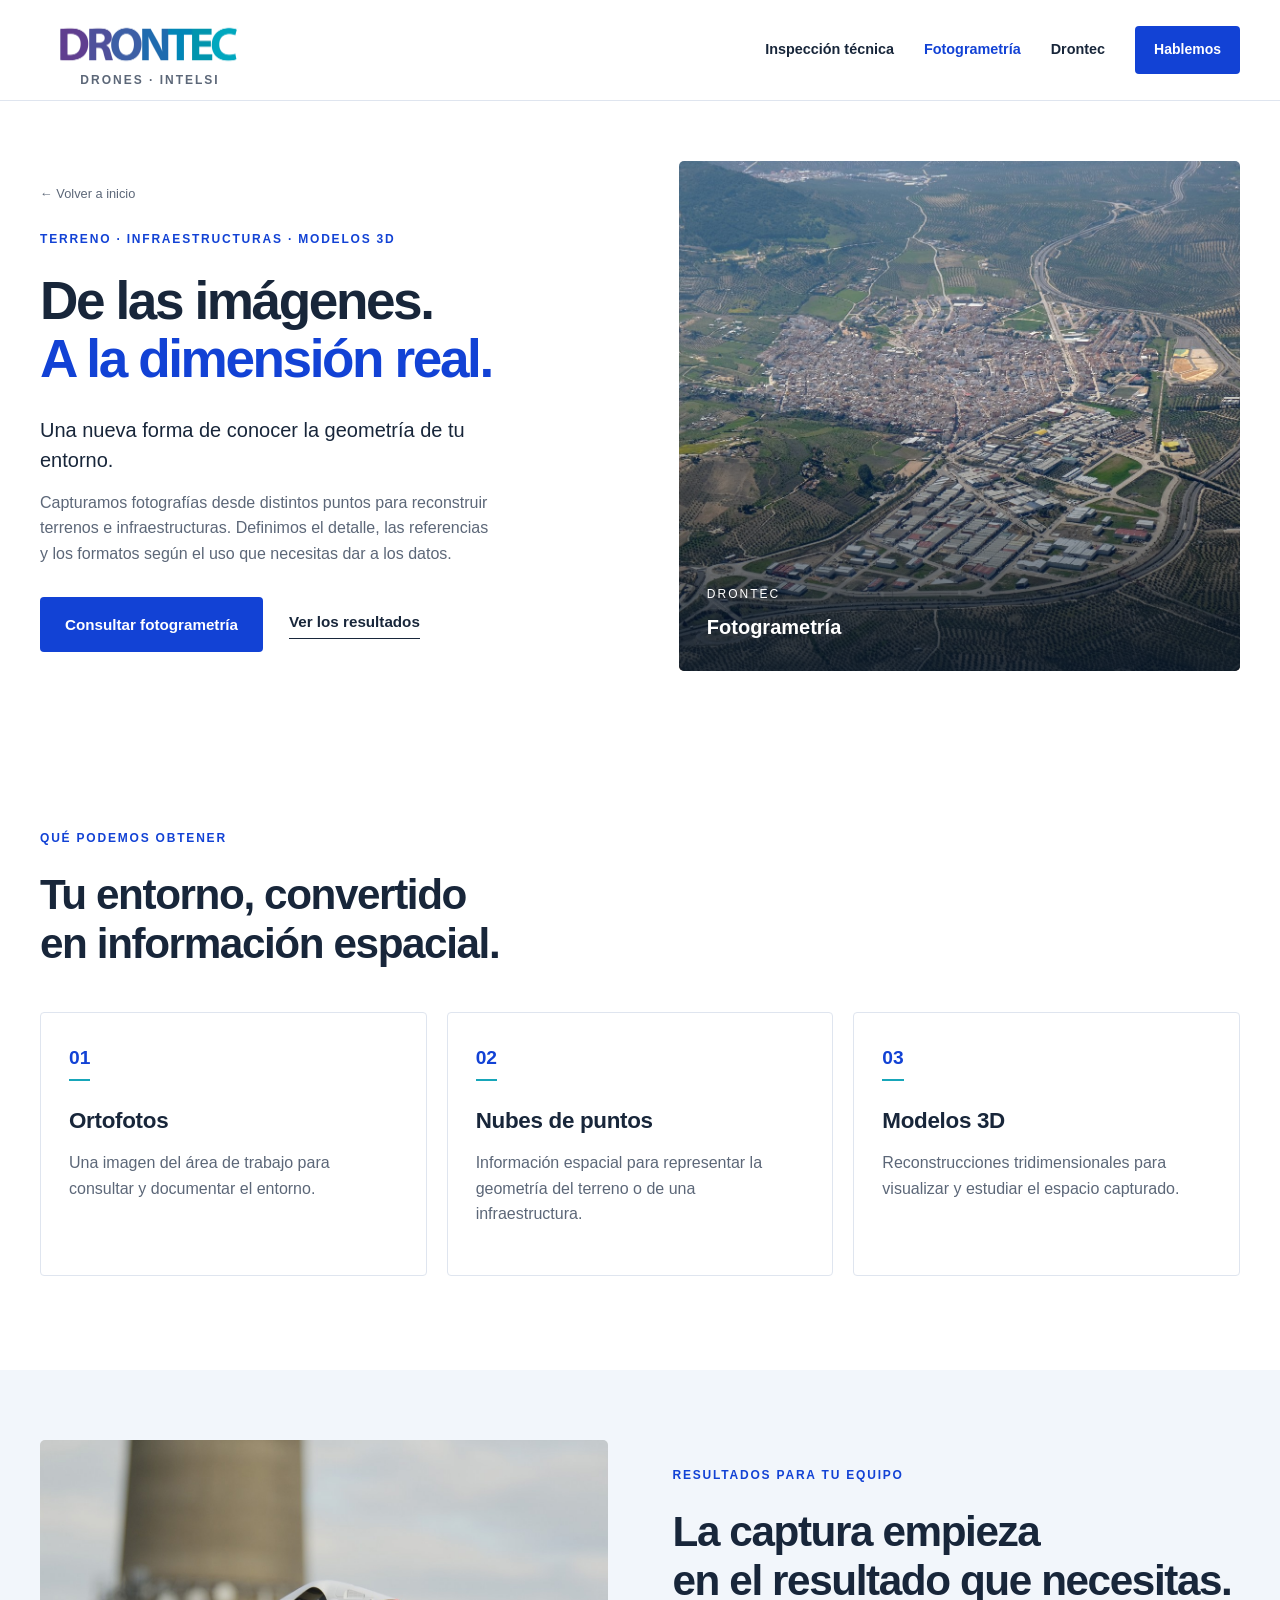
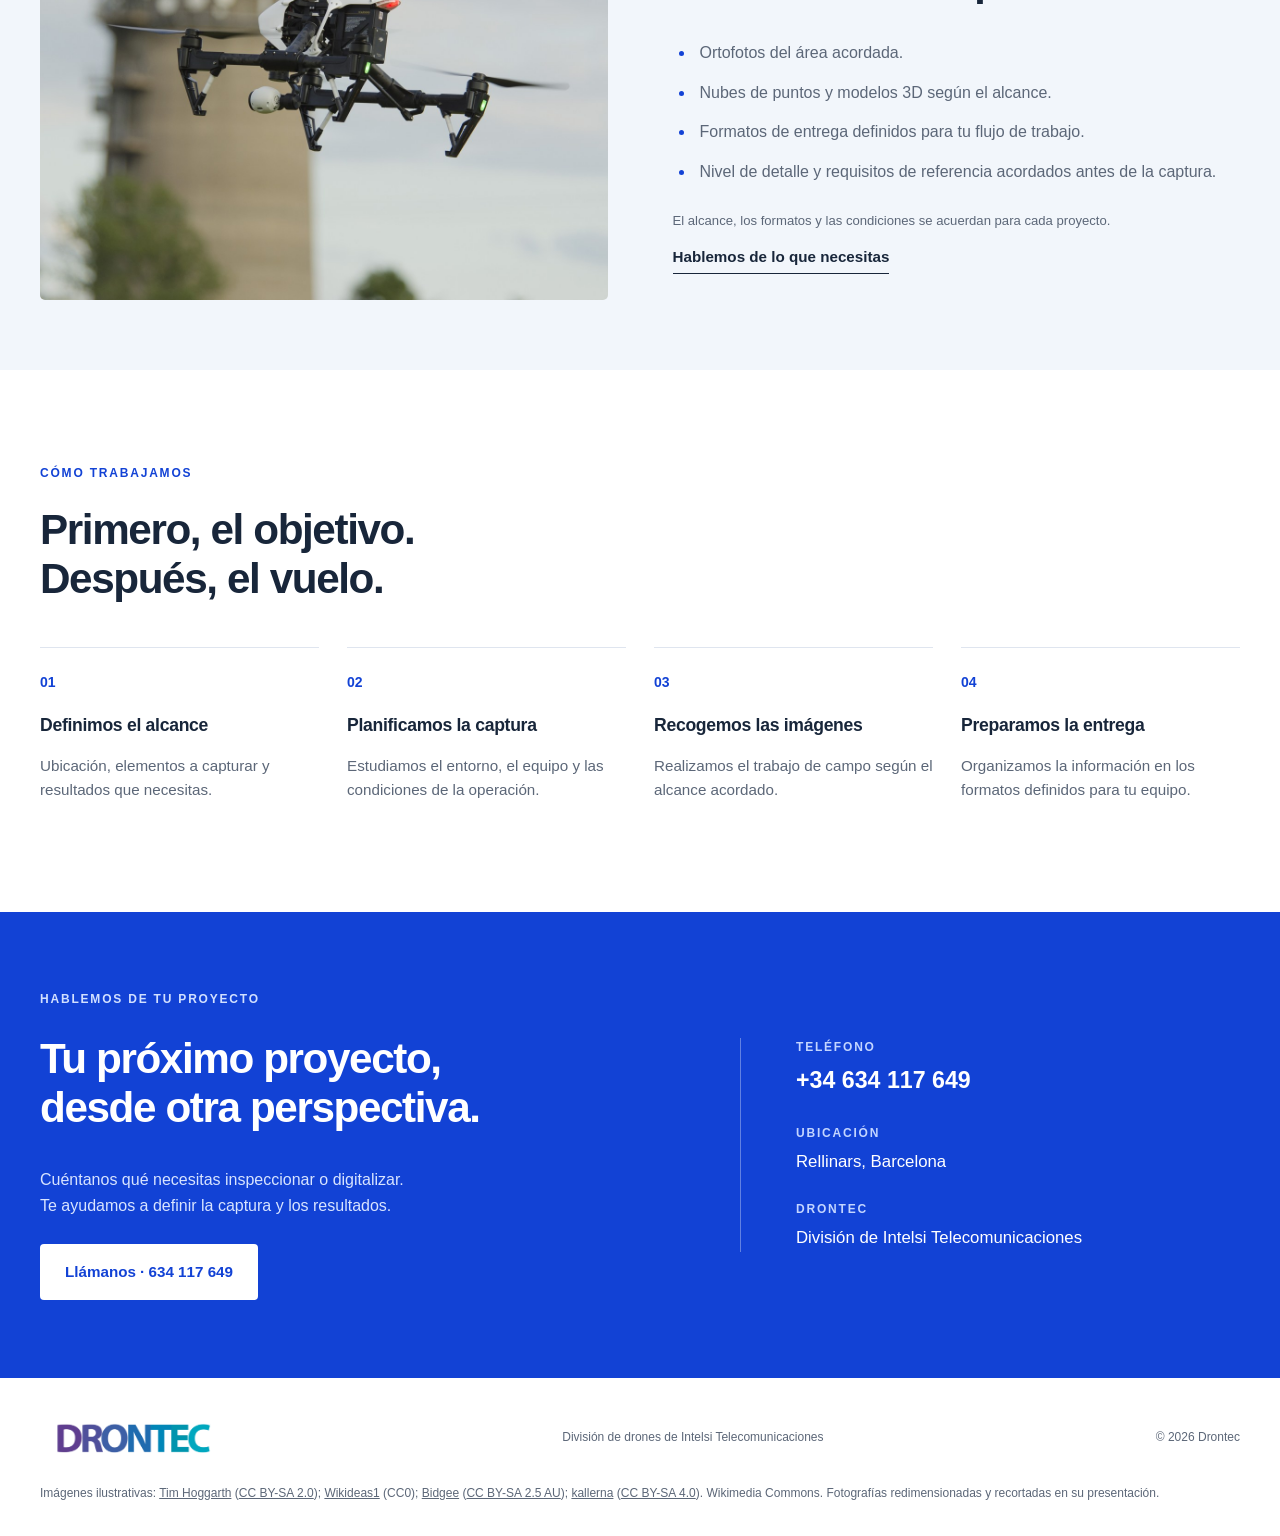
==== web/fotogrametria.html @ 8e5328f8 "Add files via upload" ====
<!doctype html>
<html lang="es">
<head>
  <meta charset="utf-8">
  <meta name="viewport" content="width=device-width, initial-scale=1">
  <title>Fotogrametría con drones | Drontec</title>
  <meta name="description" content="Fotogrametría con drones para obtener ortofotos, nubes de puntos y modelos 3D de terrenos e infraestructuras.">
  <meta name="theme-color" content="#1242d5">
  <link rel="canonical" href="https://drontec.es/fotogrametria.html">
  <link rel="icon" type="image/svg+xml" href="data:image/svg+xml,%3Csvg xmlns='http://www.w3.org/2000/svg' viewBox='0 0 64 64'%3E%3Crect width='64' height='64' rx='12' fill='%231242d5'/%3E%3Ctext x='32' y='46' text-anchor='middle' font-family='Arial' font-size='43' font-weight='700' fill='white'%3ED%3C/text%3E%3C/svg%3E">
  <link rel="stylesheet" href="styles.css">
  <script src="app.js" defer></script>
</head>
<body><a class="skip-link" href="#contenido">Ir al contenido</a>
<header class="header"><div class="wrap header-inner"><a href="index.html" class="brand" aria-label="Drontec, inicio"><img src="assets/logo-drontec.webp" alt="Drontec" width="880" height="353"><small>DRONES · INTELSI</small></a><button class="menu-toggle" aria-expanded="false" aria-controls="navigation">Menú <span aria-hidden="true">☰</span></button><nav id="navigation" aria-label="Navegación principal"><a href="inspeccion-tecnica.html">Inspección técnica</a><a href="fotogrametria.html">Fotogrametría</a><a href="index.html#nosotros">Drontec</a><a class="button button-small" href="#contacto">Hablemos</a></nav></div></header><main id="contenido"><section class="hero wrap service-hero"><div class="hero-copy"><a class="back-link" href="index.html">← Volver a inicio</a><p class="eyebrow">TERRENO · INFRAESTRUCTURAS · MODELOS 3D</p><h1>De las imágenes.<br><span>A la dimensión real.</span></h1><p class="hero-lead">Una nueva forma de conocer la geometría de tu entorno.</p><p class="hero-description">Capturamos fotografías desde distintos puntos para reconstruir terrenos e infraestructuras. Definimos el detalle, las referencias y los formatos según el uso que necesitas dar a los datos.</p><div class="hero-actions"><a class="button" href="#contacto">Consultar fotogrametría</a><a class="text-link" href="#resultados">Ver los resultados</a></div></div><div class="hero-visual"><img src="assets/terreno.jpg" alt="Vista aérea de un núcleo urbano y su entorno" fetchpriority="high"><div class="image-caption"><span>DRONTEC</span><strong>Fotogrametría</strong></div></div></section><section class="section wrap"><div class="section-heading"><div><p class="eyebrow">QUÉ PODEMOS OBTENER</p><h2>Tu entorno, convertido<br>en información espacial.</h2></div></div><div class="service-grid"><article class="service-card"><span class="service-number">01</span><h3>Ortofotos</h3><p>Una imagen del área de trabajo para consultar y documentar el entorno.</p></article><article class="service-card"><span class="service-number">02</span><h3>Nubes de puntos</h3><p>Información espacial para representar la geometría del terreno o de una infraestructura.</p></article><article class="service-card"><span class="service-number">03</span><h3>Modelos 3D</h3><p>Reconstrucciones tridimensionales para visualizar y estudiar el espacio capturado.</p></article></div></section><section id="resultados" class="results-section"><div class="wrap results-layout"><img src="assets/portada.jpg" alt="Dron profesional empleado en captura aérea" loading="lazy"><div><p class="eyebrow">RESULTADOS PARA TU EQUIPO</p><h2>La captura empieza<br>en el resultado que necesitas.</h2><ul class="deliverables"><li>Ortofotos del área acordada.</li><li>Nubes de puntos y modelos 3D según el alcance.</li><li>Formatos de entrega definidos para tu flujo de trabajo.</li><li>Nivel de detalle y requisitos de referencia acordados antes de la captura.</li></ul><p class="scope-note">El alcance, los formatos y las condiciones se acuerdan para cada proyecto.</p><a class="text-link" href="#contacto">Hablemos de lo que necesitas</a></div></div></section><section class="section wrap"><div class="section-heading"><div><p class="eyebrow">CÓMO TRABAJAMOS</p><h2>Primero, el objetivo.<br>Después, el vuelo.</h2></div></div><div class="steps"><article><span>01</span><h3>Definimos el alcance</h3><p>Ubicación, elementos a capturar y resultados que necesitas.</p></article><article><span>02</span><h3>Planificamos la captura</h3><p>Estudiamos el entorno, el equipo y las condiciones de la operación.</p></article><article><span>03</span><h3>Recogemos las imágenes</h3><p>Realizamos el trabajo de campo según el alcance acordado.</p></article><article><span>04</span><h3>Preparamos la entrega</h3><p>Organizamos la información en los formatos definidos para tu equipo.</p></article></div></section><section id="contacto" class="contact-section"><div class="wrap contact-layout"><div><p class="eyebrow">HABLEMOS DE TU PROYECTO</p><h2>Tu próximo proyecto,<br>desde otra perspectiva.</h2><p>Cuéntanos qué necesitas inspeccionar o digitalizar.<br>Te ayudamos a definir la captura y los resultados.</p><a class="button button-white" href="tel:+34634117649">Llámanos · 634 117 649</a></div><div class="contact-details"><div><span>TELÉFONO</span><a href="tel:+34634117649">+34 634 117 649</a></div><div><span>UBICACIÓN</span><p>Rellinars, Barcelona</p></div><div><span>DRONTEC</span><p>División de Intelsi Telecomunicaciones</p></div></div></div></section></main><footer><div class="wrap footer-inner"><a href="index.html" class="brand"><img src="assets/logo-drontec.webp" alt="Drontec" width="880" height="353"></a><p>División de drones de Intelsi Telecomunicaciones</p><span>© <span id="year">2026</span> Drontec</span></div><div class="wrap photo-credit">Imágenes ilustrativas: <a href="https://commons.wikimedia.org/wiki/File:DJI_Inspire_(20639952511).jpg" target="_blank" rel="noopener">Tim Hoggarth</a> (<a href="https://creativecommons.org/licenses/by-sa/2.0/" target="_blank" rel="noopener">CC BY-SA 2.0</a>); <a href="https://commons.wikimedia.org/wiki/File:Cell_tower_aerial.jpg" target="_blank" rel="noopener">Wikideas1</a> (CC0); <a href="https://commons.wikimedia.org/wiki/File:Parabolic_antennas_on_a_telecommunications_tower_on_Willans_Hill.jpg" target="_blank" rel="noopener">Bidgee</a> (<a href="https://creativecommons.org/licenses/by-sa/2.5/au/" target="_blank" rel="noopener">CC BY-SA 2.5 AU</a>); <a href="https://commons.wikimedia.org/wiki/File:Torredelcampo_aerial.jpg" target="_blank" rel="noopener">kallerna</a> (<a href="https://creativecommons.org/licenses/by-sa/4.0/">CC BY-SA 4.0</a>). Wikimedia Commons. Fotografías redimensionadas y recortadas en su presentación.</div></footer></body></html>
---- web/styles.css ----
:root{--blue:#1242d5;--navy:#13213a;--ink:#18263a;--muted:#5c6778;--line:#dfe5ef;--pale:#f2f6fb;--cyan:#17a6b9;--max:1220px;font-family:Arial,Helvetica,sans-serif;color:var(--ink);font-size:16px}*{box-sizing:border-box}html{scroll-behavior:smooth;scroll-padding-top:110px}body{margin:0;background:#fff;line-height:1.6}a{color:inherit;text-decoration:none}button{font:inherit;cursor:pointer}img{display:block;max-width:100%;object-fit:cover}p,h1,h2,h3{margin-top:0}button,a,summary{ -webkit-tap-highlight-color:transparent}a:focus-visible,button:focus-visible,summary:focus-visible{outline:3px solid var(--cyan);outline-offset:5px}.wrap{width:min(var(--max),calc(100% - 80px));margin:auto}.header{background:#fff;border-bottom:1px solid var(--line);position:sticky;top:0;z-index:10}.header-inner{display:flex;align-items:center;justify-content:space-between;min-height:100px;gap:32px}.brand{font-size:1.75rem;font-weight:900;letter-spacing:-1px;line-height:1;white-space:nowrap}.brand-mark{color:var(--blue)}.brand small{display:block;font-size:.65rem;letter-spacing:2.5px;margin-top:9px;font-weight:600;color:var(--muted)}nav{display:flex;align-items:center;gap:30px;font-size:.9rem;font-weight:600}nav>a:not(.button):hover,.text-link:hover{color:var(--blue)}.button{background:var(--blue);color:white;font-size:.95rem;font-weight:700;display:inline-flex;align-items:center;justify-content:center;padding:16px 24px;border:1px solid transparent;border-radius:4px;transition:background .2s,transform .2s;text-align:center;line-height:1.4;min-height:48px}.button:hover{background:#092eaa;transform:translateY(-2px)}.button-small{padding:12px 18px;font-size:.875rem}.menu-toggle{display:none}.hero{display:grid;grid-template-columns:1.06fr 1fr;gap:44px;align-items:center;padding-top:60px;padding-bottom:64px;min-height:620px}.eyebrow{color:var(--blue);font-size:.75rem;letter-spacing:1.8px;font-weight:700;margin-bottom:23px;line-height:1.6}h1{font-size:clamp(2.5rem,4.15vw,3.7rem);font-weight:750;line-height:1.1;letter-spacing:-2.4px;margin-bottom:26px}h1 span{color:var(--blue)}.hero-lead{font-size:1.25rem;line-height:1.5;max-width:440px;margin-bottom:15px}.hero-description{max-width:450px;color:var(--muted);margin-bottom:30px}.hero-actions{display:flex;align-items:center;gap:26px;flex-wrap:wrap}.text-link{font-size:.95rem;font-weight:700;border-bottom:1px solid var(--ink);padding-bottom:4px;display:inline-block}.hero-note{font-size:.8rem;line-height:1.5;margin-top:35px;color:var(--muted);display:flex;align-items:center;gap:10px;flex-wrap:wrap}.hero-note strong{font-weight:600;color:var(--ink)}.note-line{height:20px;width:3px;background:var(--cyan)}.hero-visual{height:474px;position:relative;overflow:hidden;border-radius:5px;background:var(--pale)}.hero-visual>img{height:100%;width:100%;object-position:center}.hero-visual:after{content:"";position:absolute;inset:45% 0 0;background:linear-gradient(transparent,rgba(8,24,42,.85));pointer-events:none}.image-caption{position:absolute;bottom:28px;left:28px;right:20px;z-index:1;color:white}.image-caption span{display:block;font-size:.75rem;letter-spacing:2px;margin-bottom:7px}.image-caption strong{font-size:1.25rem;font-weight:600}.image-tag{position:absolute;top:20px;left:20px;background:white;color:var(--ink);font-size:.7rem;letter-spacing:1.3px;font-weight:700;padding:8px 12px;border-radius:2px}.specialties{border-top:1px solid var(--line);border-bottom:1px solid var(--line);background:var(--pale)}.specialty-inner{display:flex;align-items:center;justify-content:space-between;gap:24px;padding-top:24px;padding-bottom:24px;font-size:.72rem;letter-spacing:1.2px;font-weight:700;color:#516175;flex-wrap:wrap}.section{padding-top:94px;padding-bottom:94px}.section-heading{display:flex;justify-content:space-between;align-items:flex-end;gap:65px;margin-bottom:44px}.section-heading h2{margin-bottom:0}.section-heading>p{max-width:380px;color:var(--muted);margin-bottom:5px}h2{font-size:clamp(2rem,3.3vw,2.9rem);line-height:1.15;letter-spacing:-1.4px;font-weight:700}h3{font-size:1.3rem;line-height:1.3;letter-spacing:-.3px}.service-grid{display:grid;grid-template-columns:repeat(3,1fr);gap:20px}.service-card{padding:30px 28px 22px;border:1px solid var(--line);border-radius:4px;display:flex;flex-direction:column;position:relative;transition:box-shadow .2s,border-color .2s}.service-card:hover{border-color:#9ab1ed;box-shadow:0 8px 24px #13213a0a}.service-number{font-size:1.2rem;color:var(--blue);font-weight:600;border-bottom:2px solid var(--cyan);align-self:flex-start;padding-bottom:5px;margin-bottom:25px}.service-type{font-size:.7rem;letter-spacing:1.1px;font-weight:700;color:var(--muted);margin-bottom:9px}.service-card h3{font-size:1.4rem;margin-bottom:15px}.service-card>p:not(.service-type){color:var(--muted);margin-bottom:26px}.service-bottom{margin-top:auto}.service-bottom>span{display:block;color:var(--muted);font-size:.75rem;margin-bottom:20px}.detail-button{display:flex;width:100%;justify-content:space-between;align-items:center;background:none;border:0;border-top:1px solid var(--line);padding:17px 0 0;color:var(--blue);font-weight:700;font-size:.875rem;text-align:left;min-height:46px}.detail-button>span{font-size:1.5rem;line-height:1}.insight-section{background:var(--pale);padding:78px 0}.insight-layout{display:grid;grid-template-columns:1fr 1fr;align-items:center;gap:80px}.insight-image{border-radius:4px;overflow:hidden;height:400px}.insight-image img{width:100%;height:100%}.insight-copy p:not(.eyebrow){color:var(--muted)}.output-list{display:flex;gap:9px;flex-wrap:wrap;margin:24px 0}.output-list span{border:1px solid #cbd8ec;border-radius:3px;font-size:.8rem;padding:7px 10px;color:var(--blue);background:white}.steps{display:grid;grid-template-columns:repeat(4,1fr);gap:28px}.steps article{border-top:1px solid var(--line);padding-top:23px}.steps span{display:block;color:var(--blue);font-size:.875rem;font-weight:700;margin-bottom:20px}.steps h3{font-size:1.1rem}.steps p{color:var(--muted);font-size:.95rem}.about-section{background:var(--navy);color:white;padding:76px 0}.about-layout{display:grid;grid-template-columns:1fr 1fr;gap:80px;align-items:center}.about-layout .eyebrow{color:#a2cbff}.about-layout p:not(.eyebrow){color:#c4cede}.about-layout .about-lead{font-size:1.4rem;line-height:1.5;color:white}.about-layout .text-link{border-color:#7d97c5;margin-top:4px}.about-layout .text-link:hover{color:#b5d8ff}.faq-section{display:grid;grid-template-columns:1fr 1.25fr;gap:80px}.faq-section h2{font-size:2.4rem}.faq-list details{border-bottom:1px solid var(--line)}.faq-list details:first-child{border-top:1px solid var(--line)}summary{cursor:pointer;display:flex;justify-content:space-between;align-items:center;gap:20px;list-style:none;font-weight:600;padding:23px 0;line-height:1.4;font-size:1rem}summary::-webkit-details-marker{display:none}summary:after{content:"+";font-size:1.5rem;color:var(--blue);font-weight:400}details[open] summary:after{content:"−"}.faq-list details>p{color:var(--muted);padding-right:20px;font-size:.95rem}.contact-section{background:var(--blue);color:white;padding:78px 0}.contact-layout{display:grid;grid-template-columns:1.2fr 1fr;gap:100px;align-items:center}.contact-layout .eyebrow{color:#d2e0ff}.contact-layout h2{font-size:clamp(2rem,3.3vw,2.8rem)}.contact-layout p{color:#d8e4ff;margin-bottom:26px}.button-white{background:white;color:var(--blue)}.button-white:hover{background:#e8f0ff}.contact-details{border-left:1px solid #ffffff55;padding-left:55px}.contact-details>div{margin-bottom:25px}.contact-details>div:last-child{margin-bottom:0}.contact-details span{display:block;font-size:.7rem;letter-spacing:1.8px;margin-bottom:5px;color:#c3d5ff;font-weight:600}.contact-details a{font-size:1.45rem;font-weight:600;overflow-wrap:anywhere}.contact-details a:hover{text-decoration:underline}.contact-details p{color:white;font-size:1.05rem;margin:0}footer{padding:34px 0}.footer-inner{display:flex;gap:24px;align-items:center;justify-content:space-between}.footer-inner .brand{font-size:1.3rem}.footer-inner p,.footer-inner>span{color:var(--muted);font-size:.75rem;margin:0}dialog{border:0;border-radius:6px;max-width:620px;width:calc(100% - 32px);padding:32px;color:var(--ink);max-height:calc(100dvh - 48px);overflow:auto;box-shadow:0 25px 80px #0004}dialog::backdrop{background:#0a1839a8;backdrop-filter:blur(3px)}.dialog-top{display:flex;justify-content:space-between;align-items:center;gap:15px;margin-bottom:16px}.dialog-top .eyebrow{margin:0}.dialog-close{border:1px solid var(--line);background:white;border-radius:3px;width:44px;height:44px;color:var(--ink)}dialog h2{font-size:2.1rem;margin-bottom:18px}dialog h3{font-size:1.05rem;margin-top:24px}dialog>p,dialog li{color:var(--muted)}dialog ul{padding-left:22px}dialog li{margin-bottom:9px}.dialog-note{font-size:.875rem;background:var(--pale);padding:14px;border-radius:3px;margin:24px 0}body.modal-open{overflow:hidden}.skip-link{position:fixed;z-index:99;top:-80px;left:20px;padding:10px;background:white;border:2px solid var(--blue)}.skip-link:focus{top:10px}@media(min-width:1500px){h1{font-size:3.7rem}}@media(max-width:1080px){.wrap{width:calc(100% - 48px)}nav{gap:18px;font-size:.85rem}.header-inner{gap:20px}.hero{gap:28px}.hero h1{font-size:2.8rem;letter-spacing:-1.6px}.hero-actions{gap:18px}.hero-visual{height:450px}.insight-layout,.about-layout{gap:44px}.contact-layout{gap:50px}.service-card{padding:25px 22px}.faq-section{gap:45px}.contact-details{padding-left:35px}}@media(max-width:800px){.header-inner{min-height:84px}.menu-toggle{display:flex;gap:12px;align-items:center;background:white;border:1px solid var(--line);border-radius:3px;padding:9px 12px;font-size:.9rem;font-weight:600;min-height:44px}nav{display:none;position:absolute;top:84px;left:0;right:0;padding:24px;background:white;border-bottom:1px solid var(--line);box-shadow:0 10px 12px #13213a08;align-items:stretch}nav.open{display:flex;flex-direction:column;gap:0}nav>a{padding:14px 0}nav .button{margin-top:12px;padding:14px}.hero{grid-template-columns:1fr;min-height:0;padding-top:45px;padding-bottom:42px;gap:35px}.hero h1{font-size:clamp(2.6rem,7vw,3.6rem)}.hero-lead,.hero-description{max-width:580px}.hero-visual{height:420px}.hero-note{margin-top:25px}.specialty-inner{justify-content:flex-start;gap:14px 26px;font-size:.7rem}.section{padding-top:65px;padding-bottom:65px}.section-heading{gap:30px;margin-bottom:30px;align-items:flex-start}.section-heading>p{max-width:290px}.service-grid{grid-template-columns:repeat(2,1fr)}.insight-layout{grid-template-columns:1fr;gap:32px}.insight-image{height:360px}.insight-section{padding:55px 0}.steps{grid-template-columns:repeat(2,1fr);gap:26px 35px}.about-layout{gap:35px;grid-template-columns:1fr}.about-section{padding:60px 0}.about-layout h2{margin-bottom:0}.faq-section{grid-template-columns:1fr;gap:20px}.faq-section h2{font-size:2.1rem}.contact-layout{grid-template-columns:1fr;gap:40px}.contact-section{padding:60px 0}.contact-details{border-left:0;border-top:1px solid #ffffff55;padding:30px 0 0;display:flex;flex-wrap:wrap;gap:25px 45px}.contact-details>div{margin:0}.contact-details a{font-size:1.25rem}.footer-inner{flex-wrap:wrap;gap:18px}.footer-inner p{order:3;width:100%}}@media(max-width:520px){.wrap{width:calc(100% - 40px)}.brand{font-size:1.55rem}.brand small{font-size:.6rem;letter-spacing:2px}.hero{padding-top:36px}.eyebrow{font-size:.7rem;letter-spacing:1.3px;margin-bottom:17px}.hero h1{font-size:2.65rem;letter-spacing:-1.5px;line-height:1.12}.hero-lead{font-size:1.125rem}.hero-actions{gap:20px;align-items:flex-start;flex-direction:column}.hero-visual{height:340px}.image-caption{bottom:24px;left:22px}.image-caption strong{font-size:1.1rem}.image-tag{font-size:.63rem;left:16px;top:16px}.section-heading{display:block}.section-heading>p{margin:22px 0 0;max-width:none}h2{font-size:2rem;letter-spacing:-.9px}.service-grid{grid-template-columns:1fr;gap:15px}.service-card{padding:25px}.service-number{margin-bottom:20px}.service-card>p:not(.service-type){margin-bottom:20px}.service-bottom>span{margin-bottom:14px}.insight-image{height:280px}.steps{gap:22px}.steps h3{font-size:1rem}.steps p{font-size:.9rem}.about-layout .about-lead{font-size:1.2rem}.faq-section h2{font-size:1.9rem}.contact-layout h2{font-size:2rem}.contact-layout>div>p{font-size:.95rem}.contact-details{display:block}.contact-details>div{margin-bottom:22px}dialog{padding:24px}dialog h2{font-size:1.9rem}}@media(prefers-reduced-motion:reduce){html{scroll-behavior:auto}*,*:before,*:after{transition:none!important;animation:none!important}}@media print{.header,dialog,.menu-toggle,.hero-actions,.detail-button,.contact-section,.specialties{display:none}.wrap{width:100%}.section{padding:24px 0}.hero{padding:0;min-height:0}.hero-visual{height:280px}.service-grid{grid-template-columns:repeat(2,1fr)}.service-card{break-inside:avoid}.about-section{background:white;color:var(--ink)}.about-layout p:not(.eyebrow){color:var(--ink)}}
.information-panel{background:white;border:1px solid var(--line);border-left:4px solid var(--blue);padding:30px 32px;border-radius:4px}.information-panel>.eyebrow{margin-bottom:20px}.information-panel>div{border-top:1px solid var(--line);padding-top:18px;margin-top:18px}.information-panel>div>span{display:block;color:var(--blue);font-size:.7rem;font-weight:700;letter-spacing:1.6px;margin-bottom:4px}.information-panel strong{display:block;font-size:1.15rem}.information-panel p:not(.eyebrow){color:var(--muted);margin:4px 0 0;font-size:.9rem}.photo-credit{font-size:.75rem;color:var(--muted);margin-top:20px;line-height:1.5}.photo-credit a{text-decoration:underline}@media(max-width:520px){.information-panel{padding:25px}}
.brand small,.eyebrow,.service-type,.specialty-inner,.image-tag,.contact-details span,.information-panel>div>span{font-size:.75rem}

/* Portada visual y páginas de servicios */
.service-choices{display:grid;grid-template-columns:repeat(2,minmax(0,1fr));gap:30px}.service-choice{border:1px solid var(--line);border-radius:6px;overflow:hidden;display:block;background:white;transition:transform .2s,box-shadow .2s}.service-choice:hover{transform:translateY(-4px);box-shadow:0 15px 35px #13213a12}.choice-image{height:380px;position:relative;overflow:hidden}.choice-image img{width:100%;height:100%;object-fit:cover;transition:transform .4s}.service-choice:hover img{transform:scale(1.025)}.choice-image span{position:absolute;left:24px;top:24px;background:white;padding:9px 14px;color:var(--navy);font-size:.7rem;font-weight:700;letter-spacing:1.3px;border-radius:3px}.choice-copy{padding:30px}.choice-copy h3{font-size:1.9rem;letter-spacing:-.8px;margin-bottom:12px}.choice-copy p{color:var(--muted);margin-bottom:25px}.choice-link{display:flex;justify-content:space-between;gap:15px;color:var(--blue);font-size:.95rem;font-weight:700}.choice-link span{font-size:1.4rem}.visual-story{background:var(--pale);padding:75px 0 80px}.visual-story-heading{margin-bottom:36px}.visual-story-heading p:last-child{max-width:570px;color:var(--muted)}.story-grid{display:grid;grid-template-columns:1.2fr 1fr;gap:24px}.story-grid figure{position:relative;margin:0;height:430px;overflow:hidden;border-radius:5px}.story-grid img{width:100%;height:100%;object-fit:cover}.story-grid figure:after{content:"";position:absolute;inset:45% 0 0;background:linear-gradient(transparent,#071527cc)}.story-grid figcaption{position:absolute;bottom:28px;left:28px;right:24px;color:white;z-index:1}.story-grid figcaption span{display:block;font-size:.72rem;letter-spacing:1.5px;margin-bottom:8px}.story-grid figcaption strong{font-size:1.4rem}.back-link{display:inline-block;font-size:.8rem;color:var(--muted);margin-bottom:25px}.service-hero .hero-visual{height:510px}.results-section{background:var(--pale);padding:70px 0}.results-layout{display:grid;grid-template-columns:1fr 1fr;gap:65px;align-items:center}.results-layout>img{width:100%;height:460px;object-fit:cover;border-radius:5px}.deliverables{padding-left:22px;color:var(--muted)}.deliverables li{margin-bottom:14px;padding-left:5px}.deliverables li::marker{color:var(--blue)}.scope-note{font-size:.82rem;color:var(--muted);margin-top:25px}nav a[aria-current="page"]{color:var(--blue)}
@media(max-width:800px){.choice-image{height:280px}.choice-copy{padding:24px}.choice-copy h3{font-size:1.5rem}.service-choices{gap:20px}.story-grid{grid-template-columns:1fr 1fr}.story-grid figure{height:330px}.results-layout{grid-template-columns:1fr;gap:35px}.results-layout>img{height:380px}.service-hero .hero-visual{height:420px}}
@media(max-width:520px){.service-choices,.story-grid{grid-template-columns:1fr}.choice-image{height:320px}.choice-copy{padding:25px}.choice-copy h3{font-size:1.7rem}.visual-story{padding:55px 0}.story-grid figure{height:310px}.story-grid figcaption{left:22px;bottom:23px}.story-grid figcaption strong{font-size:1.25rem}.results-section{padding:50px 0}.results-layout>img{height:320px}.service-hero .hero-visual{height:370px}}

.choice-image img[src$="torre.jpg"]{object-position:center 28%}

/* Logo original Drontec */
.brand{display:block}.brand>img{width:220px;height:60px;object-fit:cover;max-width:none}.brand small{margin-top:0;text-align:center;letter-spacing:2px}.header-inner{min-height:100px}.footer-inner .brand>img{width:190px;height:52px}
@media(max-width:520px){.brand>img{width:185px;height:51px}.brand small{font-size:.58rem}.header-inner{min-height:88px}}
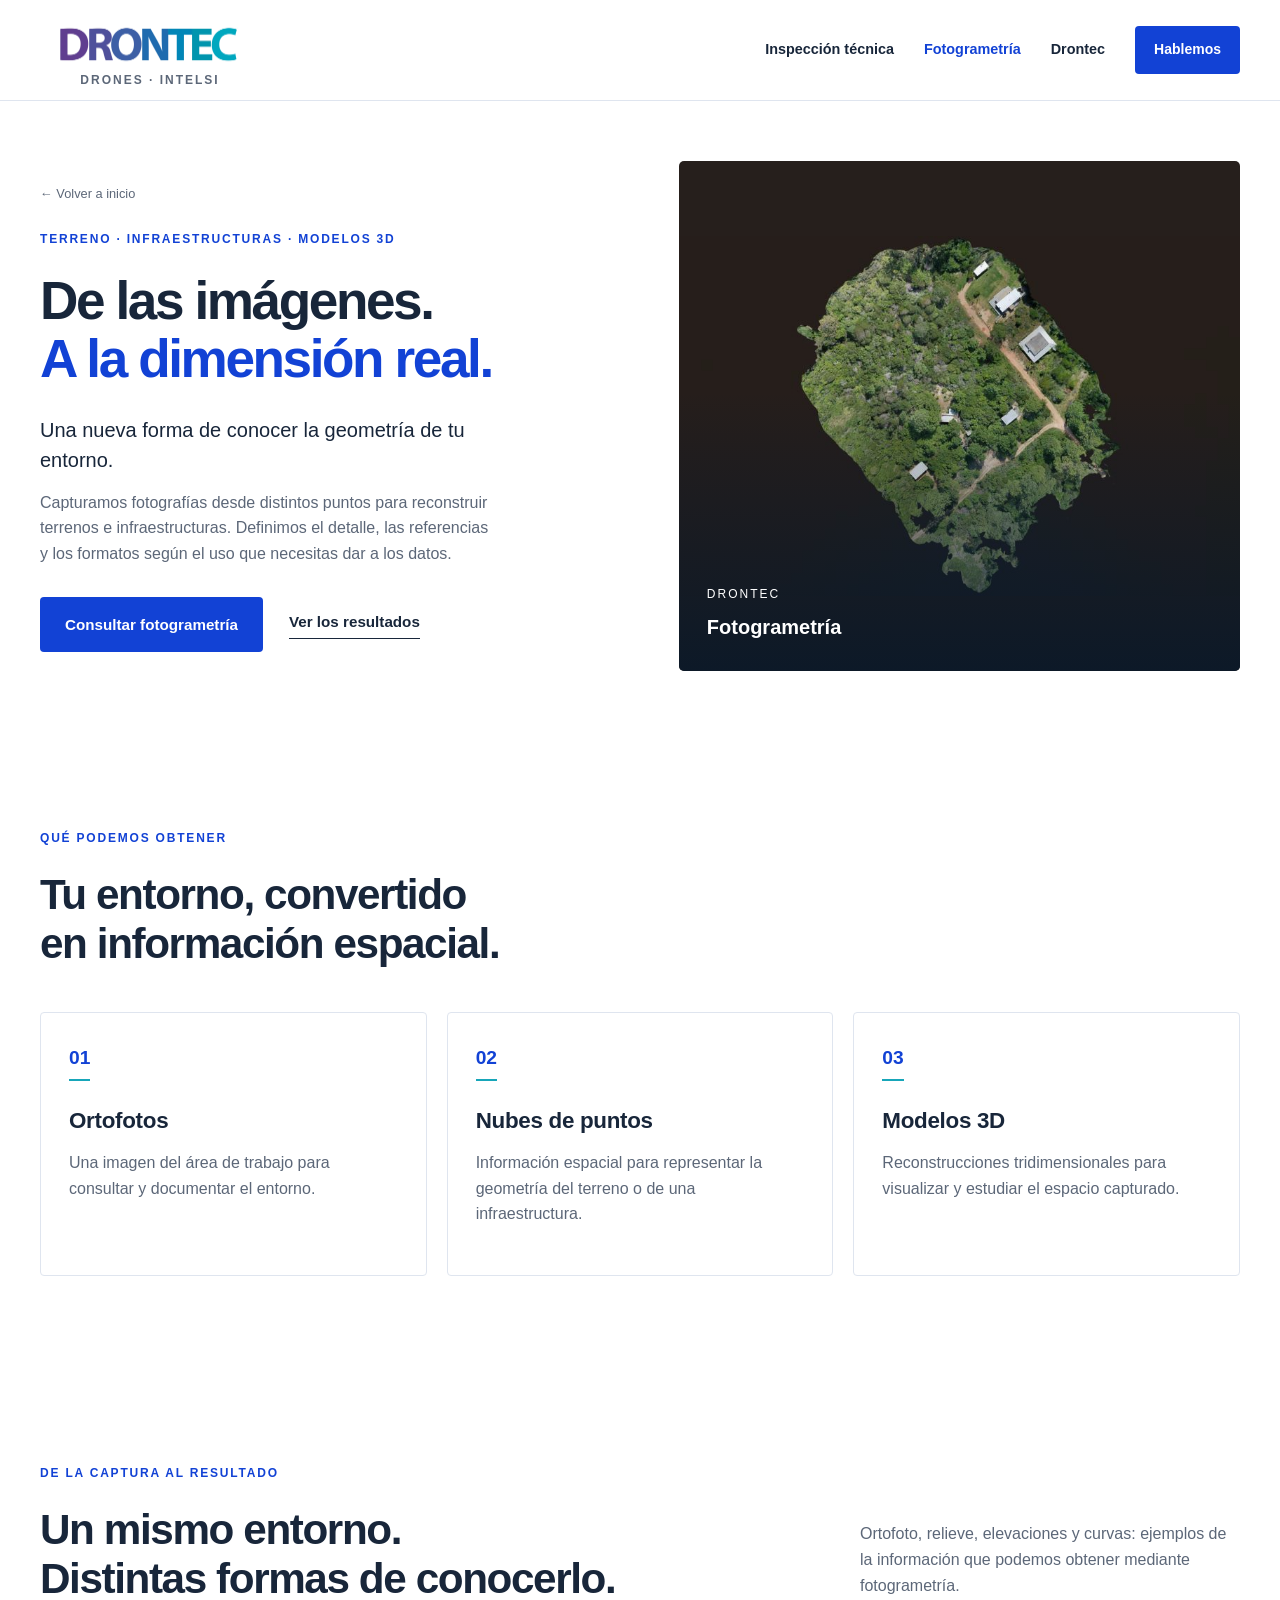
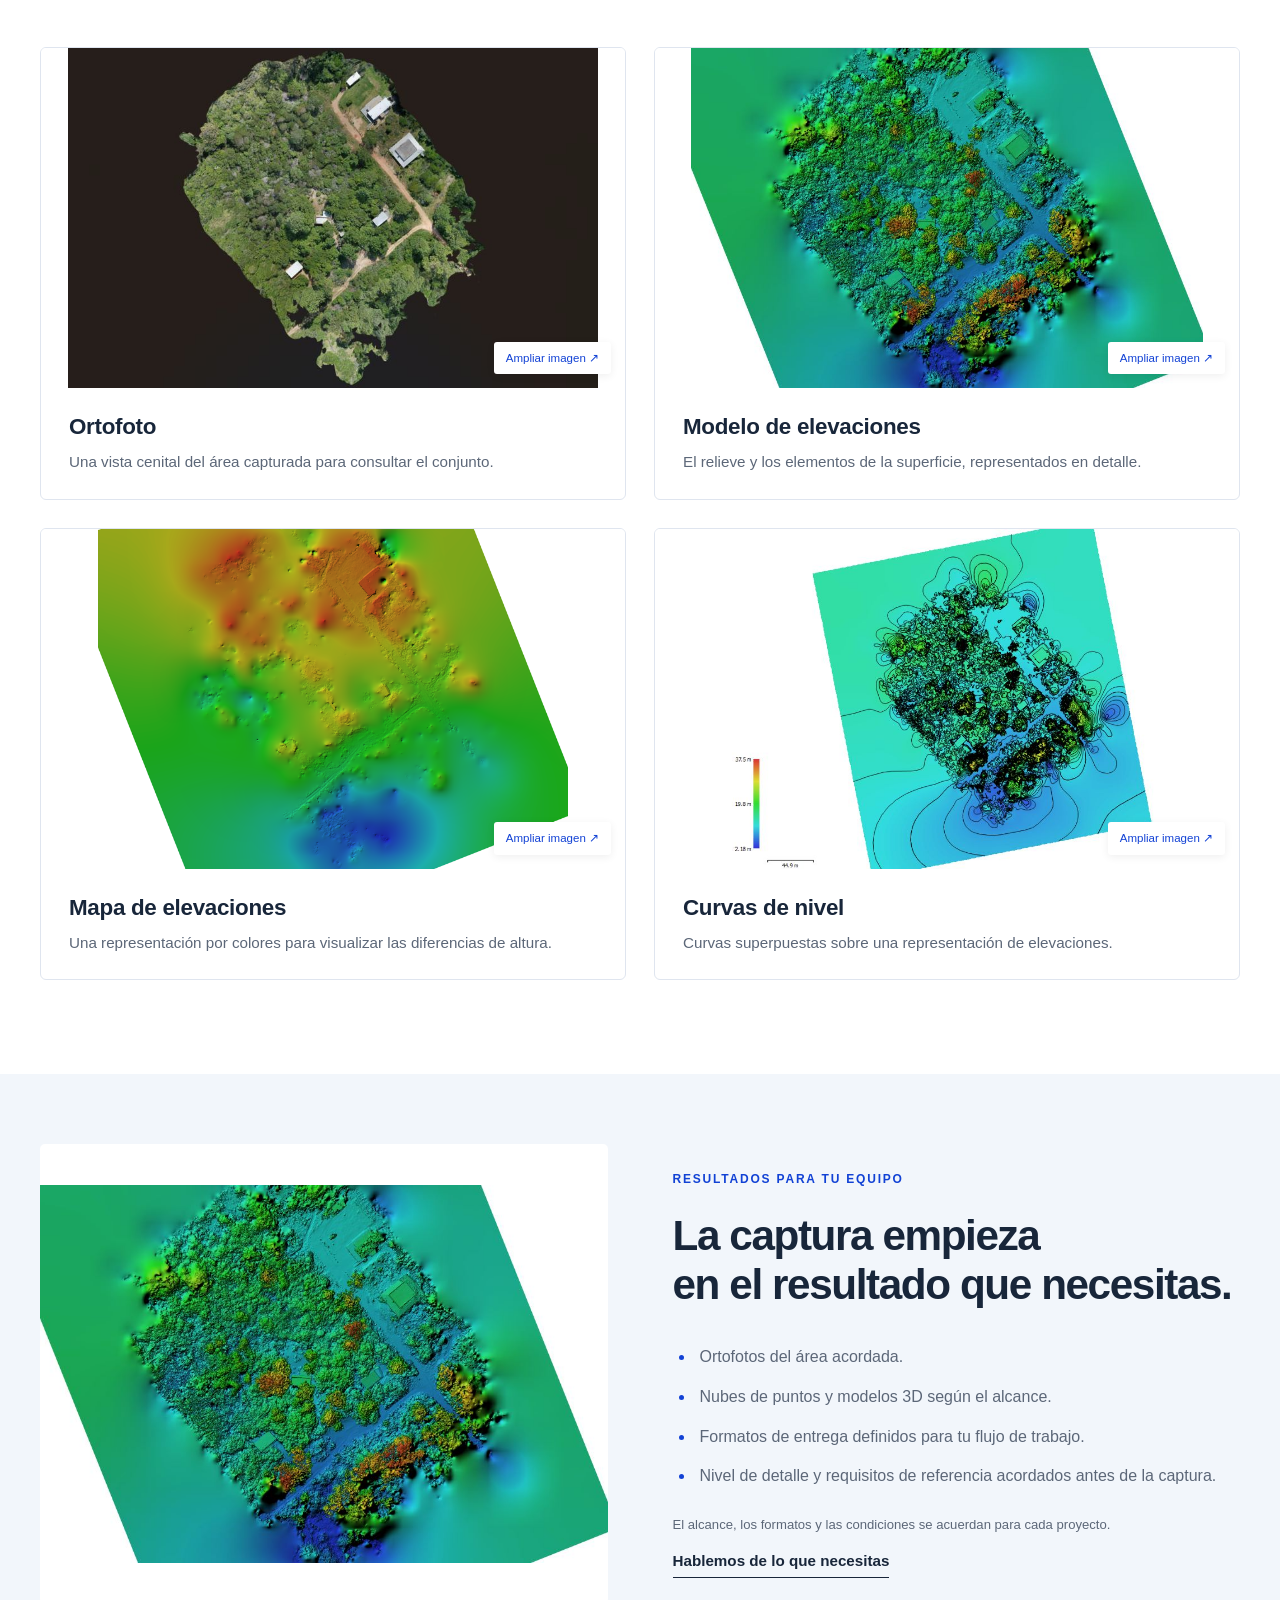
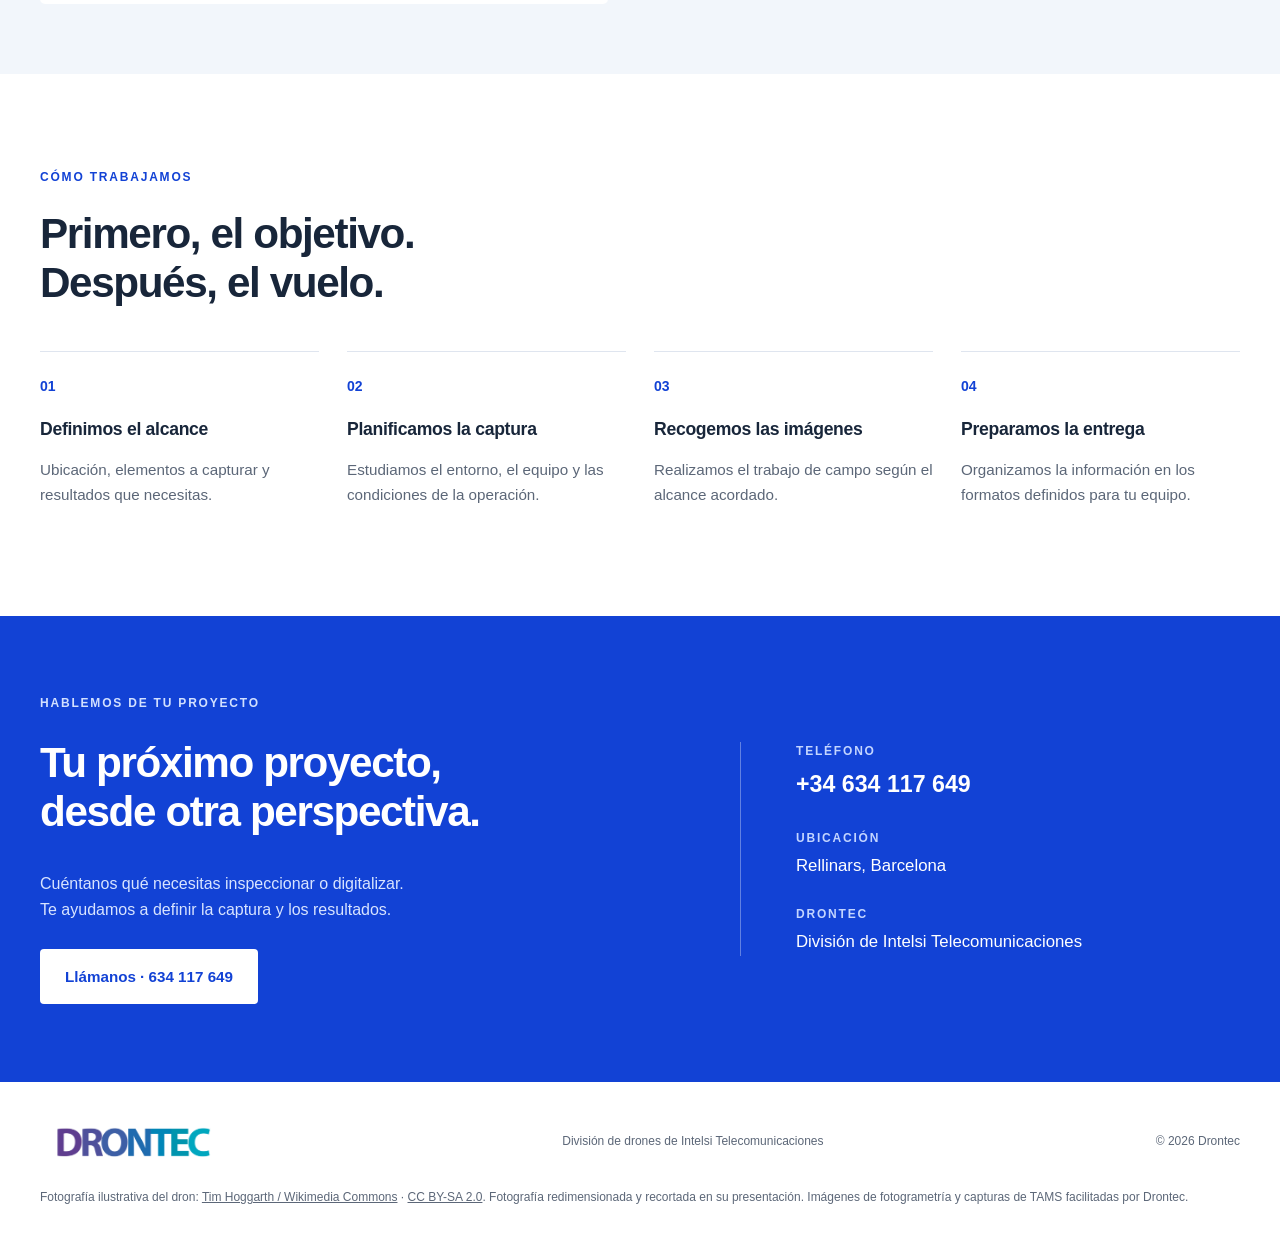
==== commit 25403de7: "Add files via upload" ====
--- a/web/fotogrametria.html
+++ b/web/fotogrametria.html
@@ -12,4 +12,4 @@
   <script src="app.js" defer></script>
 </head>
 <body><a class="skip-link" href="#contenido">Ir al contenido</a>
-<header class="header"><div class="wrap header-inner"><a href="index.html" class="brand" aria-label="Drontec, inicio"><img src="assets/logo-drontec.webp" alt="Drontec" width="880" height="353"><small>DRONES · INTELSI</small></a><button class="menu-toggle" aria-expanded="false" aria-controls="navigation">Menú <span aria-hidden="true">☰</span></button><nav id="navigation" aria-label="Navegación principal"><a href="inspeccion-tecnica.html">Inspección técnica</a><a href="fotogrametria.html">Fotogrametría</a><a href="index.html#nosotros">Drontec</a><a class="button button-small" href="#contacto">Hablemos</a></nav></div></header><main id="contenido"><section class="hero wrap service-hero"><div class="hero-copy"><a class="back-link" href="index.html">← Volver a inicio</a><p class="eyebrow">TERRENO · INFRAESTRUCTURAS · MODELOS 3D</p><h1>De las imágenes.<br><span>A la dimensión real.</span></h1><p class="hero-lead">Una nueva forma de conocer la geometría de tu entorno.</p><p class="hero-description">Capturamos fotografías desde distintos puntos para reconstruir terrenos e infraestructuras. Definimos el detalle, las referencias y los formatos según el uso que necesitas dar a los datos.</p><div class="hero-actions"><a class="button" href="#contacto">Consultar fotogrametría</a><a class="text-link" href="#resultados">Ver los resultados</a></div></div><div class="hero-visual"><img src="assets/terreno.jpg" alt="Vista aérea de un núcleo urbano y su entorno" fetchpriority="high"><div class="image-caption"><span>DRONTEC</span><strong>Fotogrametría</strong></div></div></section><section class="section wrap"><div class="section-heading"><div><p class="eyebrow">QUÉ PODEMOS OBTENER</p><h2>Tu entorno, convertido<br>en información espacial.</h2></div></div><div class="service-grid"><article class="service-card"><span class="service-number">01</span><h3>Ortofotos</h3><p>Una imagen del área de trabajo para consultar y documentar el entorno.</p></article><article class="service-card"><span class="service-number">02</span><h3>Nubes de puntos</h3><p>Información espacial para representar la geometría del terreno o de una infraestructura.</p></article><article class="service-card"><span class="service-number">03</span><h3>Modelos 3D</h3><p>Reconstrucciones tridimensionales para visualizar y estudiar el espacio capturado.</p></article></div></section><section id="resultados" class="results-section"><div class="wrap results-layout"><img src="assets/portada.jpg" alt="Dron profesional empleado en captura aérea" loading="lazy"><div><p class="eyebrow">RESULTADOS PARA TU EQUIPO</p><h2>La captura empieza<br>en el resultado que necesitas.</h2><ul class="deliverables"><li>Ortofotos del área acordada.</li><li>Nubes de puntos y modelos 3D según el alcance.</li><li>Formatos de entrega definidos para tu flujo de trabajo.</li><li>Nivel de detalle y requisitos de referencia acordados antes de la captura.</li></ul><p class="scope-note">El alcance, los formatos y las condiciones se acuerdan para cada proyecto.</p><a class="text-link" href="#contacto">Hablemos de lo que necesitas</a></div></div></section><section class="section wrap"><div class="section-heading"><div><p class="eyebrow">CÓMO TRABAJAMOS</p><h2>Primero, el objetivo.<br>Después, el vuelo.</h2></div></div><div class="steps"><article><span>01</span><h3>Definimos el alcance</h3><p>Ubicación, elementos a capturar y resultados que necesitas.</p></article><article><span>02</span><h3>Planificamos la captura</h3><p>Estudiamos el entorno, el equipo y las condiciones de la operación.</p></article><article><span>03</span><h3>Recogemos las imágenes</h3><p>Realizamos el trabajo de campo según el alcance acordado.</p></article><article><span>04</span><h3>Preparamos la entrega</h3><p>Organizamos la información en los formatos definidos para tu equipo.</p></article></div></section><section id="contacto" class="contact-section"><div class="wrap contact-layout"><div><p class="eyebrow">HABLEMOS DE TU PROYECTO</p><h2>Tu próximo proyecto,<br>desde otra perspectiva.</h2><p>Cuéntanos qué necesitas inspeccionar o digitalizar.<br>Te ayudamos a definir la captura y los resultados.</p><a class="button button-white" href="tel:+34634117649">Llámanos · 634 117 649</a></div><div class="contact-details"><div><span>TELÉFONO</span><a href="tel:+34634117649">+34 634 117 649</a></div><div><span>UBICACIÓN</span><p>Rellinars, Barcelona</p></div><div><span>DRONTEC</span><p>División de Intelsi Telecomunicaciones</p></div></div></div></section></main><footer><div class="wrap footer-inner"><a href="index.html" class="brand"><img src="assets/logo-drontec.webp" alt="Drontec" width="880" height="353"></a><p>División de drones de Intelsi Telecomunicaciones</p><span>© <span id="year">2026</span> Drontec</span></div><div class="wrap photo-credit">Imágenes ilustrativas: <a href="https://commons.wikimedia.org/wiki/File:DJI_Inspire_(20639952511).jpg" target="_blank" rel="noopener">Tim Hoggarth</a> (<a href="https://creativecommons.org/licenses/by-sa/2.0/" target="_blank" rel="noopener">CC BY-SA 2.0</a>); <a href="https://commons.wikimedia.org/wiki/File:Cell_tower_aerial.jpg" target="_blank" rel="noopener">Wikideas1</a> (CC0); <a href="https://commons.wikimedia.org/wiki/File:Parabolic_antennas_on_a_telecommunications_tower_on_Willans_Hill.jpg" target="_blank" rel="noopener">Bidgee</a> (<a href="https://creativecommons.org/licenses/by-sa/2.5/au/" target="_blank" rel="noopener">CC BY-SA 2.5 AU</a>); <a href="https://commons.wikimedia.org/wiki/File:Torredelcampo_aerial.jpg" target="_blank" rel="noopener">kallerna</a> (<a href="https://creativecommons.org/licenses/by-sa/4.0/">CC BY-SA 4.0</a>). Wikimedia Commons. Fotografías redimensionadas y recortadas en su presentación.</div></footer></body></html>+<header class="header"><div class="wrap header-inner"><a href="index.html" class="brand" aria-label="Drontec, inicio"><img src="assets/logo-drontec.webp" alt="Drontec" width="880" height="353"><small>DRONES · INTELSI</small></a><button class="menu-toggle" aria-expanded="false" aria-controls="navigation">Menú <span aria-hidden="true">☰</span></button><nav id="navigation" aria-label="Navegación principal"><a href="inspeccion-tecnica.html">Inspección técnica</a><a href="fotogrametria.html">Fotogrametría</a><a href="index.html#nosotros">Drontec</a><a class="button button-small" href="#contacto">Hablemos</a></nav></div></header><main id="contenido" class="photogrammetry-page"><section class="hero wrap service-hero"><div class="hero-copy"><a class="back-link" href="index.html">← Volver a inicio</a><p class="eyebrow">TERRENO · INFRAESTRUCTURAS · MODELOS 3D</p><h1>De las imágenes.<br><span>A la dimensión real.</span></h1><p class="hero-lead">Una nueva forma de conocer la geometría de tu entorno.</p><p class="hero-description">Capturamos fotografías desde distintos puntos para reconstruir terrenos e infraestructuras. Definimos el detalle, las referencias y los formatos según el uso que necesitas dar a los datos.</p><div class="hero-actions"><a class="button" href="#contacto">Consultar fotogrametría</a><a class="text-link" href="#resultados">Ver los resultados</a></div></div><div class="hero-visual"><img class="technical-output" src="assets/fotogrametria-ortofoto.jpg" alt="Ortofoto de un emplazamiento con vegetación, caminos y edificios" width="800" height="513" fetchpriority="high"><div class="image-caption"><span>DRONTEC</span><strong>Fotogrametría</strong></div></div></section><section class="section wrap"><div class="section-heading"><div><p class="eyebrow">QUÉ PODEMOS OBTENER</p><h2>Tu entorno, convertido<br>en información espacial.</h2></div></div><div class="service-grid"><article class="service-card"><span class="service-number">01</span><h3>Ortofotos</h3><p>Una imagen del área de trabajo para consultar y documentar el entorno.</p></article><article class="service-card"><span class="service-number">02</span><h3>Nubes de puntos</h3><p>Información espacial para representar la geometría del terreno o de una infraestructura.</p></article><article class="service-card"><span class="service-number">03</span><h3>Modelos 3D</h3><p>Reconstrucciones tridimensionales para visualizar y estudiar el espacio capturado.</p></article></div></section><section class="section wrap output-gallery"><div class="section-heading"><div><p class="eyebrow">DE LA CAPTURA AL RESULTADO</p><h2>Un mismo entorno.<br>Distintas formas de conocerlo.</h2></div><p>Ortofoto, relieve, elevaciones y curvas: ejemplos de la información que podemos obtener mediante fotogrametría.</p></div><div class="output-grid"><figure class="output-example"><a href="assets/fotogrametria-ortofoto.jpg" target="_blank" rel="noopener" aria-label="Abrir imagen: Ortofoto"><img src="assets/fotogrametria-ortofoto.jpg" alt="Ortofoto de un emplazamiento con vegetación, caminos y edificios" width="800" height="513" loading="lazy"><span class="enlarge-hint">Ampliar imagen ↗</span></a><figcaption><h3>Ortofoto</h3><p>Una vista cenital del área capturada para consultar el conjunto.</p></figcaption></figure><figure class="output-example"><a href="assets/fotogrametria-mde.jpg" target="_blank" rel="noopener" aria-label="Abrir imagen: Modelo de elevaciones"><img src="assets/fotogrametria-mde.jpg" alt="Modelo de elevaciones con relieve sombreado" width="902" height="600" loading="lazy"><span class="enlarge-hint">Ampliar imagen ↗</span></a><figcaption><h3>Modelo de elevaciones</h3><p>El relieve y los elementos de la superficie, representados en detalle.</p></figcaption></figure><figure class="output-example"><a href="assets/fotogrametria-elevaciones.jpg" target="_blank" rel="noopener" aria-label="Abrir imagen: Mapa de elevaciones"><img src="assets/fotogrametria-elevaciones.jpg" alt="Mapa de elevaciones representado mediante colores" width="797" height="576" loading="lazy"><span class="enlarge-hint">Ampliar imagen ↗</span></a><figcaption><h3>Mapa de elevaciones</h3><p>Una representación por colores para visualizar las diferencias de altura.</p></figcaption></figure><figure class="output-example"><a href="assets/fotogrametria-curvas.jpg" target="_blank" rel="noopener" aria-label="Abrir imagen: Curvas de nivel"><img src="assets/fotogrametria-curvas.jpg" alt="Curvas de nivel superpuestas sobre el modelo de elevaciones" width="800" height="608" loading="lazy"><span class="enlarge-hint">Ampliar imagen ↗</span></a><figcaption><h3>Curvas de nivel</h3><p>Curvas superpuestas sobre una representación de elevaciones.</p></figcaption></figure></div></section><section id="resultados" class="results-section"><div class="wrap results-layout"><img class="technical-output" src="assets/fotogrametria-mde.jpg" alt="Modelo de elevaciones con relieve sombreado" width="902" height="600" loading="lazy"><div><p class="eyebrow">RESULTADOS PARA TU EQUIPO</p><h2>La captura empieza<br>en el resultado que necesitas.</h2><ul class="deliverables"><li>Ortofotos del área acordada.</li><li>Nubes de puntos y modelos 3D según el alcance.</li><li>Formatos de entrega definidos para tu flujo de trabajo.</li><li>Nivel de detalle y requisitos de referencia acordados antes de la captura.</li></ul><p class="scope-note">El alcance, los formatos y las condiciones se acuerdan para cada proyecto.</p><a class="text-link" href="#contacto">Hablemos de lo que necesitas</a></div></div></section><section class="section wrap"><div class="section-heading"><div><p class="eyebrow">CÓMO TRABAJAMOS</p><h2>Primero, el objetivo.<br>Después, el vuelo.</h2></div></div><div class="steps"><article><span>01</span><h3>Definimos el alcance</h3><p>Ubicación, elementos a capturar y resultados que necesitas.</p></article><article><span>02</span><h3>Planificamos la captura</h3><p>Estudiamos el entorno, el equipo y las condiciones de la operación.</p></article><article><span>03</span><h3>Recogemos las imágenes</h3><p>Realizamos el trabajo de campo según el alcance acordado.</p></article><article><span>04</span><h3>Preparamos la entrega</h3><p>Organizamos la información en los formatos definidos para tu equipo.</p></article></div></section><section id="contacto" class="contact-section"><div class="wrap contact-layout"><div><p class="eyebrow">HABLEMOS DE TU PROYECTO</p><h2>Tu próximo proyecto,<br>desde otra perspectiva.</h2><p>Cuéntanos qué necesitas inspeccionar o digitalizar.<br>Te ayudamos a definir la captura y los resultados.</p><a class="button button-white" href="tel:+34634117649">Llámanos · 634 117 649</a></div><div class="contact-details"><div><span>TELÉFONO</span><a href="tel:+34634117649">+34 634 117 649</a></div><div><span>UBICACIÓN</span><p>Rellinars, Barcelona</p></div><div><span>DRONTEC</span><p>División de Intelsi Telecomunicaciones</p></div></div></div></section></main><footer><div class="wrap footer-inner"><a href="index.html" class="brand"><img src="assets/logo-drontec.webp" alt="Drontec" width="880" height="353"></a><p>División de drones de Intelsi Telecomunicaciones</p><span>© <span id="year">2026</span> Drontec</span></div><div class="wrap photo-credit">Fotografía ilustrativa del dron: <a href="https://commons.wikimedia.org/wiki/File:DJI_Inspire_(20639952511).jpg" target="_blank" rel="noopener">Tim Hoggarth / Wikimedia Commons</a> · <a href="https://creativecommons.org/licenses/by-sa/2.0/" target="_blank" rel="noopener">CC BY-SA 2.0</a>. Fotografía redimensionada y recortada en su presentación. Imágenes de fotogrametría y capturas de TAMS facilitadas por Drontec.</div></footer></body></html>
--- a/web/styles.css
+++ b/web/styles.css
@@ -12,3 +12,13 @@
 /* Logo original Drontec */
 .brand{display:block}.brand>img{width:220px;height:60px;object-fit:cover;max-width:none}.brand small{margin-top:0;text-align:center;letter-spacing:2px}.header-inner{min-height:100px}.footer-inner .brand>img{width:190px;height:52px}
 @media(max-width:520px){.brand>img{width:185px;height:51px}.brand small{font-size:.58rem}.header-inner{min-height:88px}}
+
+/* Resultados de fotogrametría: mostrar las imágenes completas, sin recortar escalas */
+img.technical-output{object-fit:contain;background:#fff}.choice-image:has(.technical-output){background:#fff}.choice-image>img.technical-output{object-fit:contain;background:#261f1c}.story-grid img.technical-output{object-fit:contain;background:#fff}.photogrammetry-page .hero-visual{background:#261f1c}.photogrammetry-page .hero-visual>img.technical-output{background:#261f1c}.output-grid{display:grid;grid-template-columns:repeat(2,minmax(0,1fr));gap:28px}.output-example{margin:0;border:1px solid var(--line);border-radius:6px;overflow:hidden;background:white}.output-example>a{display:block;position:relative;background:var(--pale)}.output-example img{width:100%;height:340px;object-fit:contain;background:#fff}.enlarge-hint{position:absolute;bottom:14px;right:14px;font-size:.72rem;background:#fff;padding:7px 12px;border-radius:3px;color:var(--blue);box-shadow:0 2px 8px #0001}.output-example figcaption{padding:24px 28px}.output-example h3{font-size:1.4rem;margin-bottom:9px}.output-example p{color:var(--muted);font-size:.95rem;margin-bottom:0}
+@media(max-width:800px){.output-example img{height:260px}.output-grid{gap:20px}.output-example figcaption{padding:22px}}
+@media(max-width:520px){.output-grid{grid-template-columns:1fr}.output-example img{height:auto;max-height:360px}}
+
+/* Capturas de inspección: conservar los modelos y los textos completos */
+.inspection-output{object-fit:contain!important;background:#101820}.inspection-page .hero-visual{height:auto;min-height:300px;background:#101820;display:flex;align-items:center}.inspection-page .hero-visual:after{display:none}.inspection-hero-image{width:100%;display:block}.inspection-hero-image>img{width:100%;height:auto;display:block}.inspection-example>a,.inspection-example img{background:#101820}.inspection-example img{height:360px}.inspection-page .results-layout>img.inspection-output{background:#101820}.choice-image>img.inspection-output,.story-grid img.inspection-output{width:100%;height:100%}
+@media(max-width:800px){.inspection-example img{height:300px}.inspection-page .hero-visual{min-height:0}}
+@media(max-width:520px){.inspection-example img{height:auto;max-height:420px}.inspection-page .hero-visual{height:auto}}
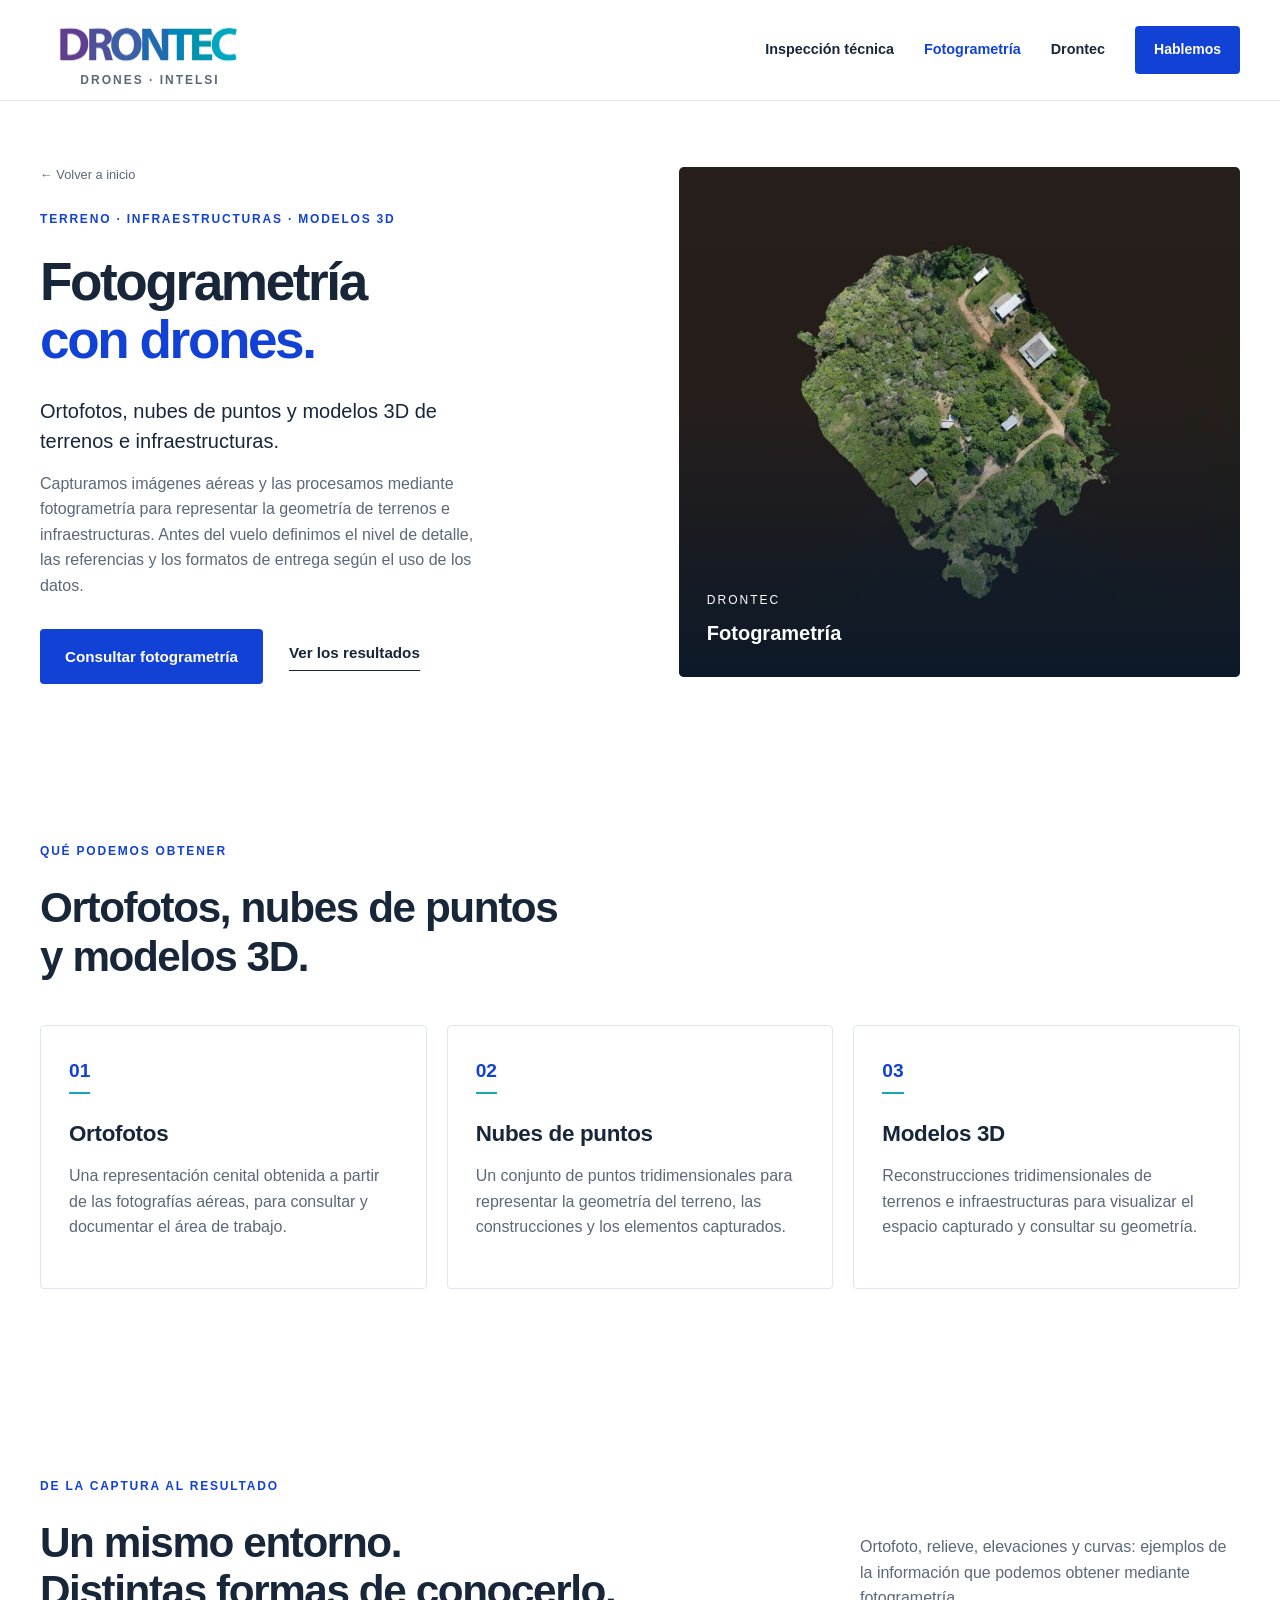
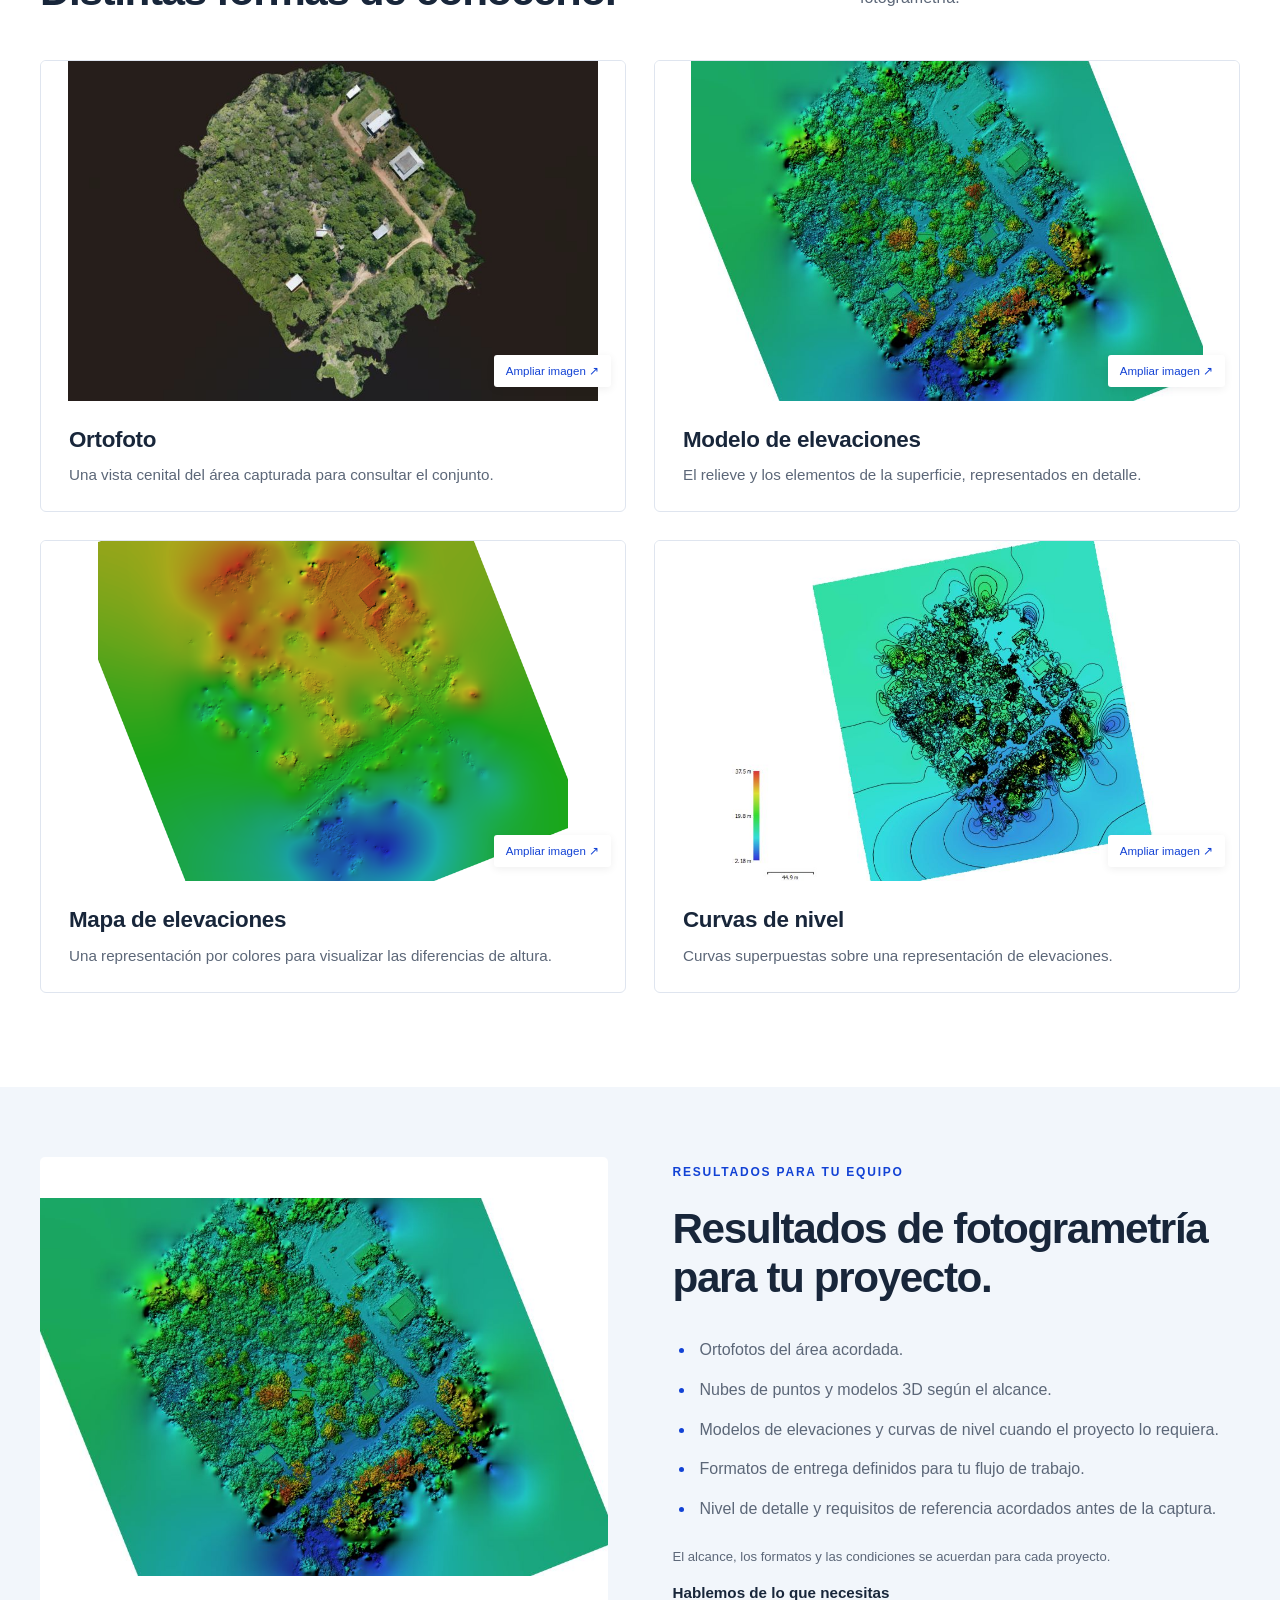
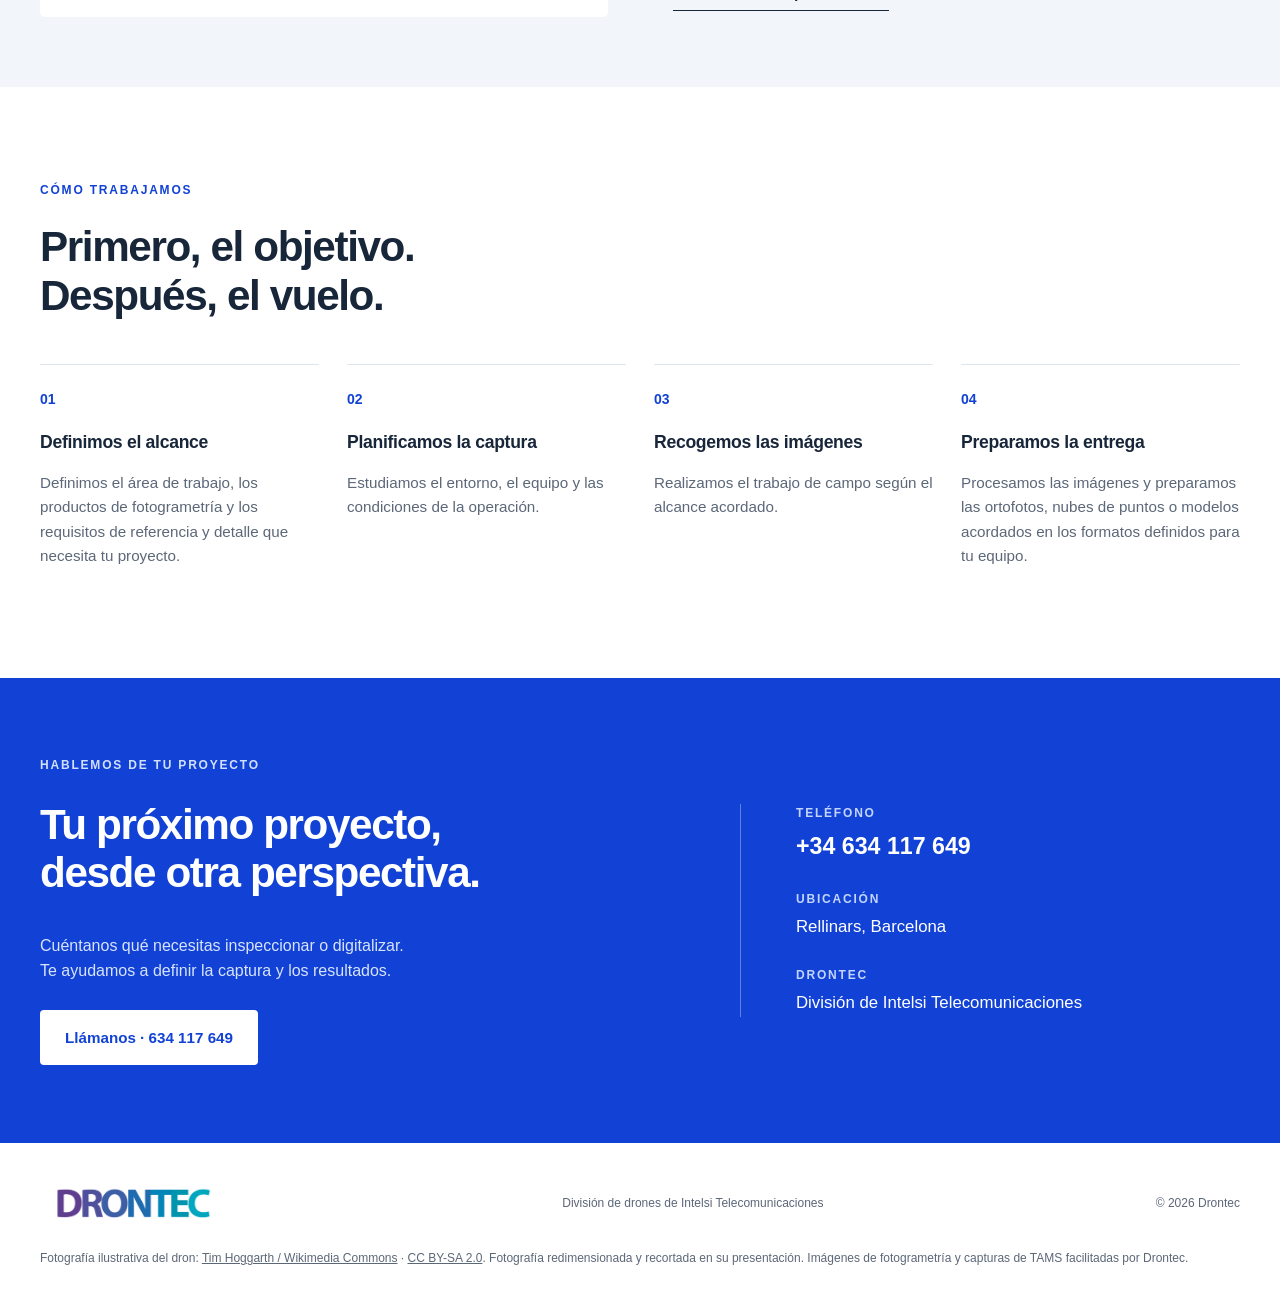
==== commit 707d9d0f: "Add files via upload" ====
--- a/web/fotogrametria.html
+++ b/web/fotogrametria.html
@@ -3,13 +3,74 @@
 <head>
   <meta charset="utf-8">
   <meta name="viewport" content="width=device-width, initial-scale=1">
-  <title>Fotogrametría con drones | Drontec</title>
-  <meta name="description" content="Fotogrametría con drones para obtener ortofotos, nubes de puntos y modelos 3D de terrenos e infraestructuras.">
+  <title>Fotogrametría con drones: ortofotos y modelos 3D | Drontec</title>
+  <meta name="description" content="Fotogrametría con drones para terrenos e infraestructuras: ortofotos, nubes de puntos, modelos 3D, elevaciones y curvas de nivel. Drontec, Barcelona.">
   <meta name="theme-color" content="#1242d5">
   <link rel="canonical" href="https://drontec.es/fotogrametria.html">
   <link rel="icon" type="image/svg+xml" href="data:image/svg+xml,%3Csvg xmlns='http://www.w3.org/2000/svg' viewBox='0 0 64 64'%3E%3Crect width='64' height='64' rx='12' fill='%231242d5'/%3E%3Ctext x='32' y='46' text-anchor='middle' font-family='Arial' font-size='43' font-weight='700' fill='white'%3ED%3C/text%3E%3C/svg%3E">
   <link rel="stylesheet" href="styles.css">
   <script src="app.js" defer></script>
+  <script type="application/ld+json">
+{
+  "@context": "https://schema.org",
+  "@graph": [
+    {
+      "@type": "Organization",
+      "@id": "https://drontec.es/#organization",
+      "name": "Drontec",
+      "url": "https://drontec.es/",
+      "logo": "https://drontec.es/assets/logo-drontec.webp",
+      "telephone": "+34634117649",
+      "description": "División de drones de Intelsi Telecomunicaciones. Inspección técnica de infraestructuras y fotogrametría con drones.",
+      "address": {
+        "@type": "PostalAddress",
+        "addressLocality": "Rellinars",
+        "addressRegion": "Barcelona",
+        "addressCountry": "ES"
+      },
+      "parentOrganization": {
+        "@type": "Organization",
+        "name": "Intelsi Telecomunicaciones"
+      }
+    },
+    {
+      "@type": "WebSite",
+      "@id": "https://drontec.es/#website",
+      "url": "https://drontec.es/",
+      "name": "Drontec",
+      "inLanguage": "es",
+      "publisher": {
+        "@id": "https://drontec.es/#organization"
+      }
+    },
+    {
+      "@type": "WebPage",
+      "@id": "https://drontec.es/fotogrametria.html#webpage",
+      "url": "https://drontec.es/fotogrametria.html",
+      "name": "Fotogrametría con drones: ortofotos y modelos 3D | Drontec",
+      "description": "Fotogrametría con drones para terrenos e infraestructuras: ortofotos, nubes de puntos, modelos 3D, elevaciones y curvas de nivel. Drontec, Barcelona.",
+      "inLanguage": "es",
+      "isPartOf": {
+        "@id": "https://drontec.es/#website"
+      },
+      "mainEntity": {
+        "@id": "https://drontec.es/fotogrametria.html#service"
+      }
+    },
+    {
+      "@type": "Service",
+      "@id": "https://drontec.es/fotogrametria.html#service",
+      "url": "https://drontec.es/fotogrametria.html",
+      "name": "Fotogrametría con drones",
+      "serviceType": "Fotogrametría",
+      "description": "Fotogrametría con drones para terrenos e infraestructuras: ortofotos, nubes de puntos, modelos 3D, elevaciones y curvas de nivel. Drontec, Barcelona.",
+      "provider": {
+        "@id": "https://drontec.es/#organization"
+      }
+    }
+  ]
+}
+  </script>
 </head>
 <body><a class="skip-link" href="#contenido">Ir al contenido</a>
-<header class="header"><div class="wrap header-inner"><a href="index.html" class="brand" aria-label="Drontec, inicio"><img src="assets/logo-drontec.webp" alt="Drontec" width="880" height="353"><small>DRONES · INTELSI</small></a><button class="menu-toggle" aria-expanded="false" aria-controls="navigation">Menú <span aria-hidden="true">☰</span></button><nav id="navigation" aria-label="Navegación principal"><a href="inspeccion-tecnica.html">Inspección técnica</a><a href="fotogrametria.html">Fotogrametría</a><a href="index.html#nosotros">Drontec</a><a class="button button-small" href="#contacto">Hablemos</a></nav></div></header><main id="contenido" class="photogrammetry-page"><section class="hero wrap service-hero"><div class="hero-copy"><a class="back-link" href="index.html">← Volver a inicio</a><p class="eyebrow">TERRENO · INFRAESTRUCTURAS · MODELOS 3D</p><h1>De las imágenes.<br><span>A la dimensión real.</span></h1><p class="hero-lead">Una nueva forma de conocer la geometría de tu entorno.</p><p class="hero-description">Capturamos fotografías desde distintos puntos para reconstruir terrenos e infraestructuras. Definimos el detalle, las referencias y los formatos según el uso que necesitas dar a los datos.</p><div class="hero-actions"><a class="button" href="#contacto">Consultar fotogrametría</a><a class="text-link" href="#resultados">Ver los resultados</a></div></div><div class="hero-visual"><img class="technical-output" src="assets/fotogrametria-ortofoto.jpg" alt="Ortofoto de un emplazamiento con vegetación, caminos y edificios" width="800" height="513" fetchpriority="high"><div class="image-caption"><span>DRONTEC</span><strong>Fotogrametría</strong></div></div></section><section class="section wrap"><div class="section-heading"><div><p class="eyebrow">QUÉ PODEMOS OBTENER</p><h2>Tu entorno, convertido<br>en información espacial.</h2></div></div><div class="service-grid"><article class="service-card"><span class="service-number">01</span><h3>Ortofotos</h3><p>Una imagen del área de trabajo para consultar y documentar el entorno.</p></article><article class="service-card"><span class="service-number">02</span><h3>Nubes de puntos</h3><p>Información espacial para representar la geometría del terreno o de una infraestructura.</p></article><article class="service-card"><span class="service-number">03</span><h3>Modelos 3D</h3><p>Reconstrucciones tridimensionales para visualizar y estudiar el espacio capturado.</p></article></div></section><section class="section wrap output-gallery"><div class="section-heading"><div><p class="eyebrow">DE LA CAPTURA AL RESULTADO</p><h2>Un mismo entorno.<br>Distintas formas de conocerlo.</h2></div><p>Ortofoto, relieve, elevaciones y curvas: ejemplos de la información que podemos obtener mediante fotogrametría.</p></div><div class="output-grid"><figure class="output-example"><a href="assets/fotogrametria-ortofoto.jpg" target="_blank" rel="noopener" aria-label="Abrir imagen: Ortofoto"><img src="assets/fotogrametria-ortofoto.jpg" alt="Ortofoto de un emplazamiento con vegetación, caminos y edificios" width="800" height="513" loading="lazy"><span class="enlarge-hint">Ampliar imagen ↗</span></a><figcaption><h3>Ortofoto</h3><p>Una vista cenital del área capturada para consultar el conjunto.</p></figcaption></figure><figure class="output-example"><a href="assets/fotogrametria-mde.jpg" target="_blank" rel="noopener" aria-label="Abrir imagen: Modelo de elevaciones"><img src="assets/fotogrametria-mde.jpg" alt="Modelo de elevaciones con relieve sombreado" width="902" height="600" loading="lazy"><span class="enlarge-hint">Ampliar imagen ↗</span></a><figcaption><h3>Modelo de elevaciones</h3><p>El relieve y los elementos de la superficie, representados en detalle.</p></figcaption></figure><figure class="output-example"><a href="assets/fotogrametria-elevaciones.jpg" target="_blank" rel="noopener" aria-label="Abrir imagen: Mapa de elevaciones"><img src="assets/fotogrametria-elevaciones.jpg" alt="Mapa de elevaciones representado mediante colores" width="797" height="576" loading="lazy"><span class="enlarge-hint">Ampliar imagen ↗</span></a><figcaption><h3>Mapa de elevaciones</h3><p>Una representación por colores para visualizar las diferencias de altura.</p></figcaption></figure><figure class="output-example"><a href="assets/fotogrametria-curvas.jpg" target="_blank" rel="noopener" aria-label="Abrir imagen: Curvas de nivel"><img src="assets/fotogrametria-curvas.jpg" alt="Curvas de nivel superpuestas sobre el modelo de elevaciones" width="800" height="608" loading="lazy"><span class="enlarge-hint">Ampliar imagen ↗</span></a><figcaption><h3>Curvas de nivel</h3><p>Curvas superpuestas sobre una representación de elevaciones.</p></figcaption></figure></div></section><section id="resultados" class="results-section"><div class="wrap results-layout"><img class="technical-output" src="assets/fotogrametria-mde.jpg" alt="Modelo de elevaciones con relieve sombreado" width="902" height="600" loading="lazy"><div><p class="eyebrow">RESULTADOS PARA TU EQUIPO</p><h2>La captura empieza<br>en el resultado que necesitas.</h2><ul class="deliverables"><li>Ortofotos del área acordada.</li><li>Nubes de puntos y modelos 3D según el alcance.</li><li>Formatos de entrega definidos para tu flujo de trabajo.</li><li>Nivel de detalle y requisitos de referencia acordados antes de la captura.</li></ul><p class="scope-note">El alcance, los formatos y las condiciones se acuerdan para cada proyecto.</p><a class="text-link" href="#contacto">Hablemos de lo que necesitas</a></div></div></section><section class="section wrap"><div class="section-heading"><div><p class="eyebrow">CÓMO TRABAJAMOS</p><h2>Primero, el objetivo.<br>Después, el vuelo.</h2></div></div><div class="steps"><article><span>01</span><h3>Definimos el alcance</h3><p>Ubicación, elementos a capturar y resultados que necesitas.</p></article><article><span>02</span><h3>Planificamos la captura</h3><p>Estudiamos el entorno, el equipo y las condiciones de la operación.</p></article><article><span>03</span><h3>Recogemos las imágenes</h3><p>Realizamos el trabajo de campo según el alcance acordado.</p></article><article><span>04</span><h3>Preparamos la entrega</h3><p>Organizamos la información en los formatos definidos para tu equipo.</p></article></div></section><section id="contacto" class="contact-section"><div class="wrap contact-layout"><div><p class="eyebrow">HABLEMOS DE TU PROYECTO</p><h2>Tu próximo proyecto,<br>desde otra perspectiva.</h2><p>Cuéntanos qué necesitas inspeccionar o digitalizar.<br>Te ayudamos a definir la captura y los resultados.</p><a class="button button-white" href="tel:+34634117649">Llámanos · 634 117 649</a></div><div class="contact-details"><div><span>TELÉFONO</span><a href="tel:+34634117649">+34 634 117 649</a></div><div><span>UBICACIÓN</span><p>Rellinars, Barcelona</p></div><div><span>DRONTEC</span><p>División de Intelsi Telecomunicaciones</p></div></div></div></section></main><footer><div class="wrap footer-inner"><a href="index.html" class="brand"><img src="assets/logo-drontec.webp" alt="Drontec" width="880" height="353"></a><p>División de drones de Intelsi Telecomunicaciones</p><span>© <span id="year">2026</span> Drontec</span></div><div class="wrap photo-credit">Fotografía ilustrativa del dron: <a href="https://commons.wikimedia.org/wiki/File:DJI_Inspire_(20639952511).jpg" target="_blank" rel="noopener">Tim Hoggarth / Wikimedia Commons</a> · <a href="https://creativecommons.org/licenses/by-sa/2.0/" target="_blank" rel="noopener">CC BY-SA 2.0</a>. Fotografía redimensionada y recortada en su presentación. Imágenes de fotogrametría y capturas de TAMS facilitadas por Drontec.</div></footer></body></html>+<header class="header"><div class="wrap header-inner"><a href="/" class="brand" aria-label="Drontec, inicio"><img src="assets/logo-drontec.webp" alt="Drontec" width="880" height="353"><small>DRONES · INTELSI</small></a><button class="menu-toggle" aria-expanded="false" aria-controls="navigation">Menú <span aria-hidden="true">☰</span></button><nav id="navigation" aria-label="Navegación principal"><a href="inspeccion-tecnica.html">Inspección técnica</a><a href="fotogrametria.html">Fotogrametría</a><a href="/#nosotros">Drontec</a><a class="button button-small" href="#contacto">Hablemos</a></nav></div></header><main id="contenido" class="photogrammetry-page"><section class="hero wrap service-hero"><div class="hero-copy"><a class="back-link" href="/">← Volver a inicio</a><p class="eyebrow">TERRENO · INFRAESTRUCTURAS · MODELOS 3D</p><h1>Fotogrametría<br><span>con drones.</span></h1><p class="hero-lead">Ortofotos, nubes de puntos y modelos 3D de terrenos e infraestructuras.</p><p class="hero-description">Capturamos imágenes aéreas y las procesamos mediante fotogrametría para representar la geometría de terrenos e infraestructuras. Antes del vuelo definimos el nivel de detalle, las referencias y los formatos de entrega según el uso de los datos.</p><div class="hero-actions"><a class="button" href="#contacto">Consultar fotogrametría</a><a class="text-link" href="#resultados">Ver los resultados</a></div></div><div class="hero-visual"><img class="technical-output" src="assets/fotogrametria-ortofoto.jpg" alt="Ortofoto de un emplazamiento con vegetación, caminos y edificios" width="800" height="513" fetchpriority="high"><div class="image-caption"><span>DRONTEC</span><strong>Fotogrametría</strong></div></div></section><section class="section wrap"><div class="section-heading"><div><p class="eyebrow">QUÉ PODEMOS OBTENER</p><h2>Ortofotos, nubes de puntos<br>y modelos 3D.</h2></div></div><div class="service-grid"><article class="service-card"><span class="service-number">01</span><h3>Ortofotos</h3><p>Una representación cenital obtenida a partir de las fotografías aéreas, para consultar y documentar el área de trabajo.</p></article><article class="service-card"><span class="service-number">02</span><h3>Nubes de puntos</h3><p>Un conjunto de puntos tridimensionales para representar la geometría del terreno, las construcciones y los elementos capturados.</p></article><article class="service-card"><span class="service-number">03</span><h3>Modelos 3D</h3><p>Reconstrucciones tridimensionales de terrenos e infraestructuras para visualizar el espacio capturado y consultar su geometría.</p></article></div></section><section class="section wrap output-gallery"><div class="section-heading"><div><p class="eyebrow">DE LA CAPTURA AL RESULTADO</p><h2>Un mismo entorno.<br>Distintas formas de conocerlo.</h2></div><p>Ortofoto, relieve, elevaciones y curvas: ejemplos de la información que podemos obtener mediante fotogrametría.</p></div><div class="output-grid"><figure class="output-example"><a href="assets/fotogrametria-ortofoto.jpg" target="_blank" rel="noopener" aria-label="Abrir imagen: Ortofoto"><img src="assets/fotogrametria-ortofoto.jpg" alt="Ortofoto de un emplazamiento con vegetación, caminos y edificios" width="800" height="513" loading="lazy"><span class="enlarge-hint">Ampliar imagen ↗</span></a><figcaption><h3>Ortofoto</h3><p>Una vista cenital del área capturada para consultar el conjunto.</p></figcaption></figure><figure class="output-example"><a href="assets/fotogrametria-mde.jpg" target="_blank" rel="noopener" aria-label="Abrir imagen: Modelo de elevaciones"><img src="assets/fotogrametria-mde.jpg" alt="Modelo de elevaciones con relieve sombreado" width="902" height="600" loading="lazy"><span class="enlarge-hint">Ampliar imagen ↗</span></a><figcaption><h3>Modelo de elevaciones</h3><p>El relieve y los elementos de la superficie, representados en detalle.</p></figcaption></figure><figure class="output-example"><a href="assets/fotogrametria-elevaciones.jpg" target="_blank" rel="noopener" aria-label="Abrir imagen: Mapa de elevaciones"><img src="assets/fotogrametria-elevaciones.jpg" alt="Mapa de elevaciones representado mediante colores" width="797" height="576" loading="lazy"><span class="enlarge-hint">Ampliar imagen ↗</span></a><figcaption><h3>Mapa de elevaciones</h3><p>Una representación por colores para visualizar las diferencias de altura.</p></figcaption></figure><figure class="output-example"><a href="assets/fotogrametria-curvas.jpg" target="_blank" rel="noopener" aria-label="Abrir imagen: Curvas de nivel"><img src="assets/fotogrametria-curvas.jpg" alt="Curvas de nivel superpuestas sobre el modelo de elevaciones" width="800" height="608" loading="lazy"><span class="enlarge-hint">Ampliar imagen ↗</span></a><figcaption><h3>Curvas de nivel</h3><p>Curvas superpuestas sobre una representación de elevaciones.</p></figcaption></figure></div></section><section id="resultados" class="results-section"><div class="wrap results-layout"><img class="technical-output" src="assets/fotogrametria-mde.jpg" alt="Modelo de elevaciones con relieve sombreado" width="902" height="600" loading="lazy"><div><p class="eyebrow">RESULTADOS PARA TU EQUIPO</p><h2>Resultados de fotogrametría<br>para tu proyecto.</h2><ul class="deliverables"><li>Ortofotos del área acordada.</li><li>Nubes de puntos y modelos 3D según el alcance.</li><li>Modelos de elevaciones y curvas de nivel cuando el proyecto lo requiera.</li><li>Formatos de entrega definidos para tu flujo de trabajo.</li><li>Nivel de detalle y requisitos de referencia acordados antes de la captura.</li></ul><p class="scope-note">El alcance, los formatos y las condiciones se acuerdan para cada proyecto.</p><a class="text-link" href="#contacto">Hablemos de lo que necesitas</a></div></div></section><section class="section wrap"><div class="section-heading"><div><p class="eyebrow">CÓMO TRABAJAMOS</p><h2>Primero, el objetivo.<br>Después, el vuelo.</h2></div></div><div class="steps"><article><span>01</span><h3>Definimos el alcance</h3><p>Definimos el área de trabajo, los productos de fotogrametría y los requisitos de referencia y detalle que necesita tu proyecto.</p></article><article><span>02</span><h3>Planificamos la captura</h3><p>Estudiamos el entorno, el equipo y las condiciones de la operación.</p></article><article><span>03</span><h3>Recogemos las imágenes</h3><p>Realizamos el trabajo de campo según el alcance acordado.</p></article><article><span>04</span><h3>Preparamos la entrega</h3><p>Procesamos las imágenes y preparamos las ortofotos, nubes de puntos o modelos acordados en los formatos definidos para tu equipo.</p></article></div></section><section id="contacto" class="contact-section"><div class="wrap contact-layout"><div><p class="eyebrow">HABLEMOS DE TU PROYECTO</p><h2>Tu próximo proyecto,<br>desde otra perspectiva.</h2><p>Cuéntanos qué necesitas inspeccionar o digitalizar.<br>Te ayudamos a definir la captura y los resultados.</p><a class="button button-white" href="tel:+34634117649">Llámanos · 634 117 649</a></div><div class="contact-details"><div><span>TELÉFONO</span><a href="tel:+34634117649">+34 634 117 649</a></div><div><span>UBICACIÓN</span><p>Rellinars, Barcelona</p></div><div><span>DRONTEC</span><p>División de Intelsi Telecomunicaciones</p></div></div></div></section></main><footer><div class="wrap footer-inner"><a href="/" class="brand"><img src="assets/logo-drontec.webp" alt="Drontec" width="880" height="353"></a><p>División de drones de Intelsi Telecomunicaciones</p><span>© <span id="year">2026</span> Drontec</span></div><div class="wrap photo-credit">Fotografía ilustrativa del dron: <a href="https://commons.wikimedia.org/wiki/File:DJI_Inspire_(20639952511).jpg" target="_blank" rel="noopener">Tim Hoggarth / Wikimedia Commons</a> · <a href="https://creativecommons.org/licenses/by-sa/2.0/" target="_blank" rel="noopener">CC BY-SA 2.0</a>. Fotografía redimensionada y recortada en su presentación. Imágenes de fotogrametría y capturas de TAMS facilitadas por Drontec.</div></footer></body></html>
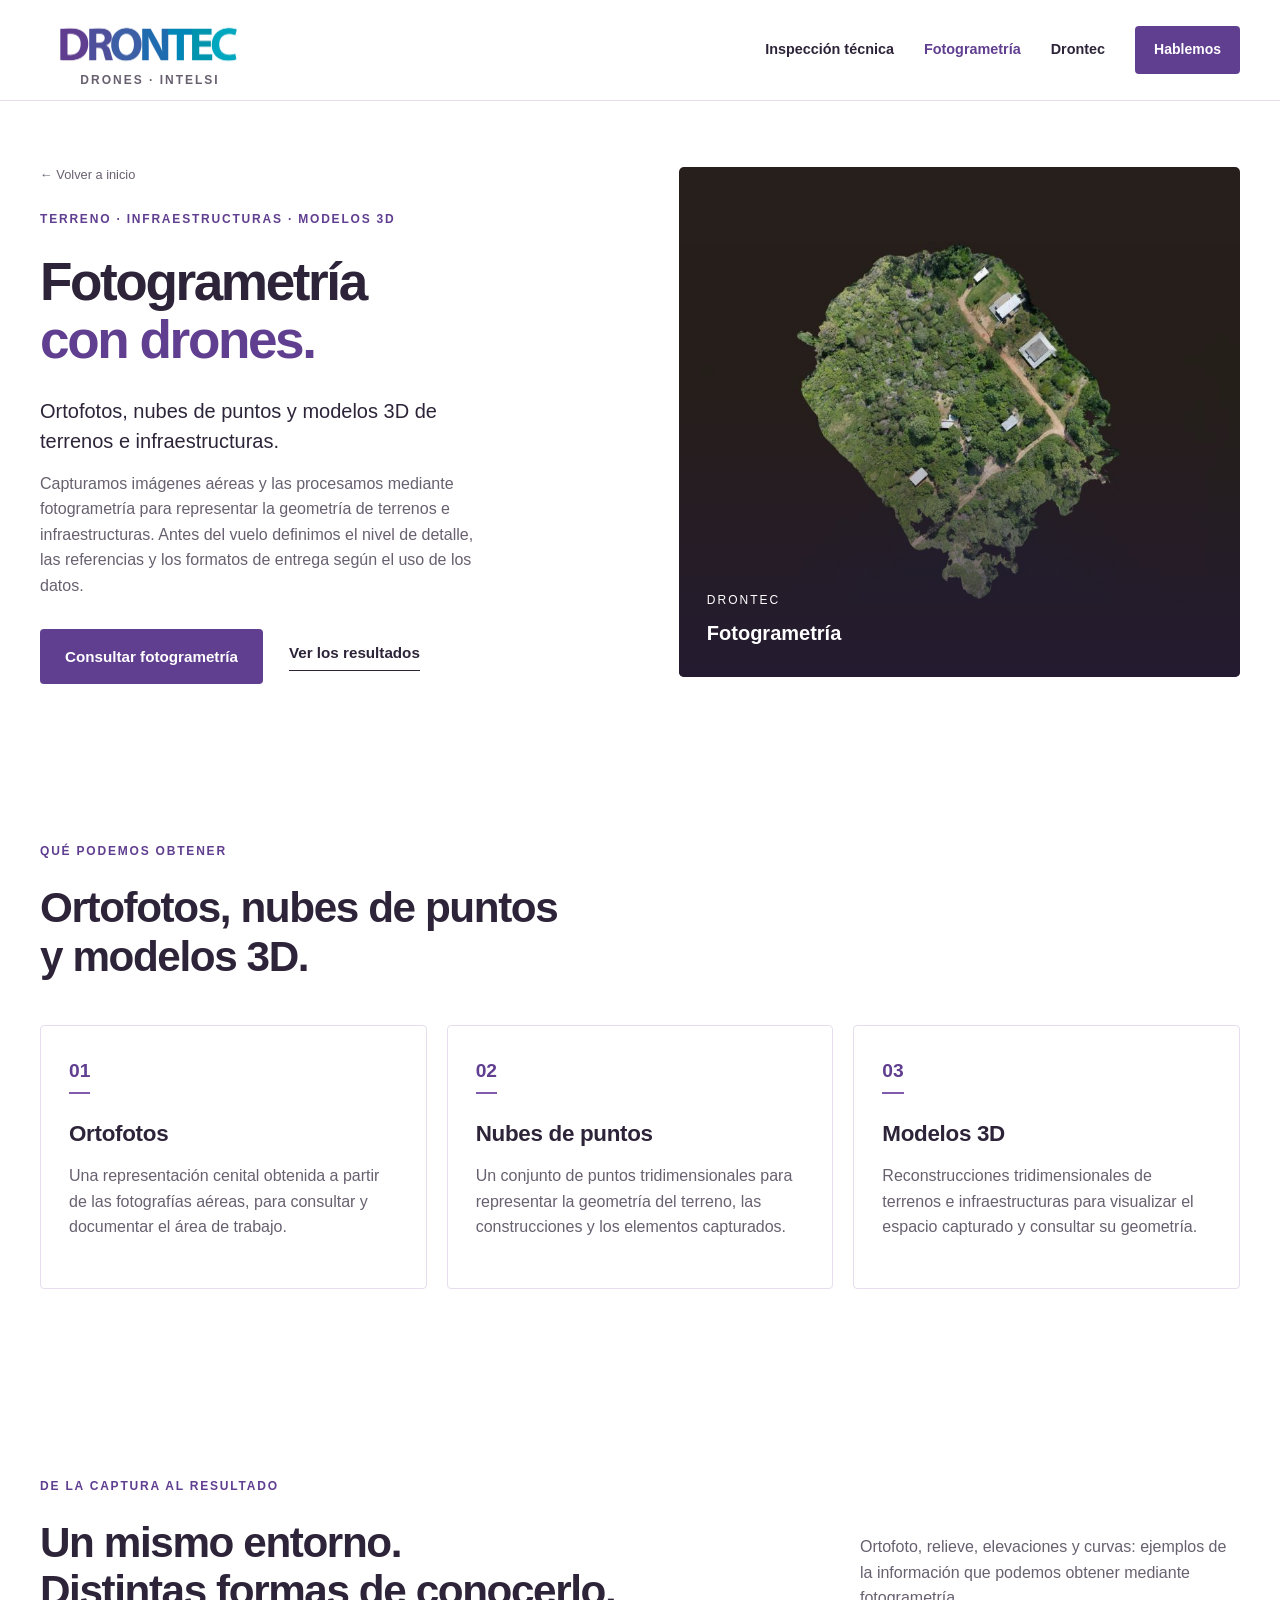
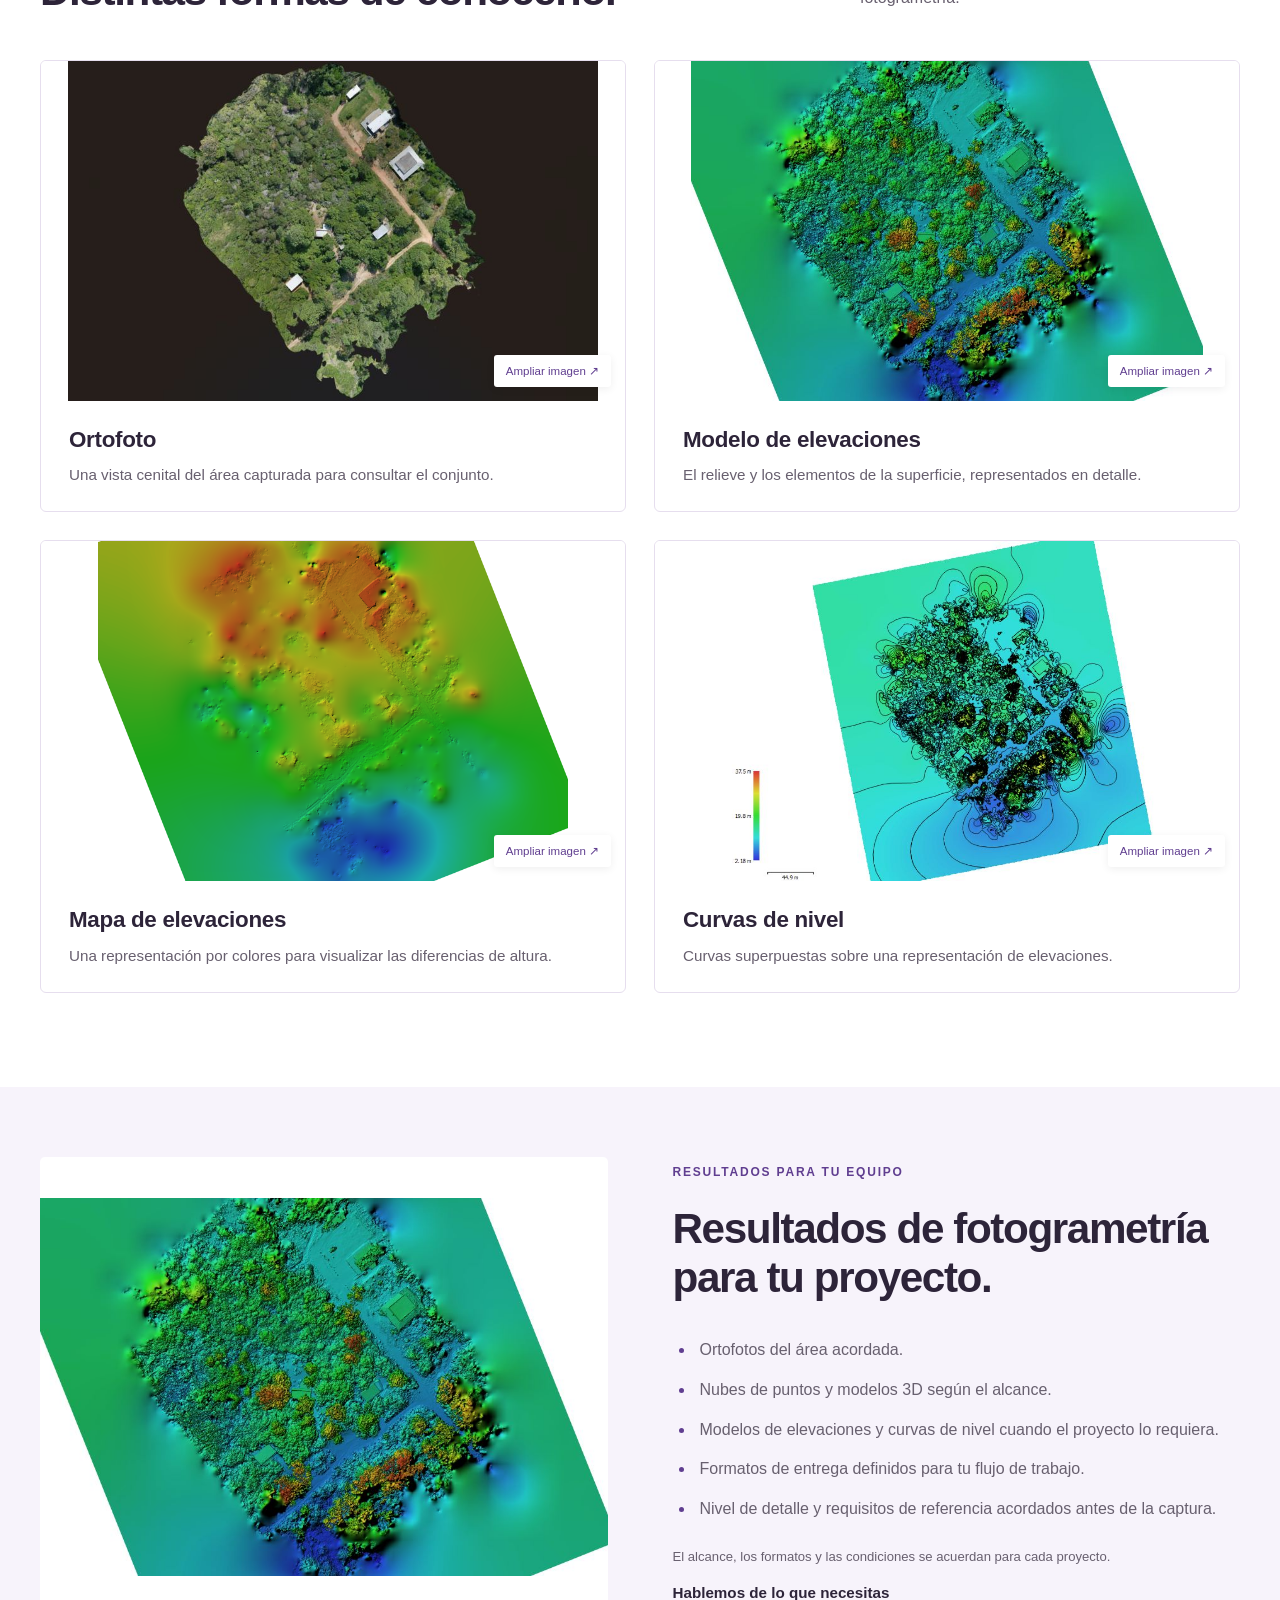
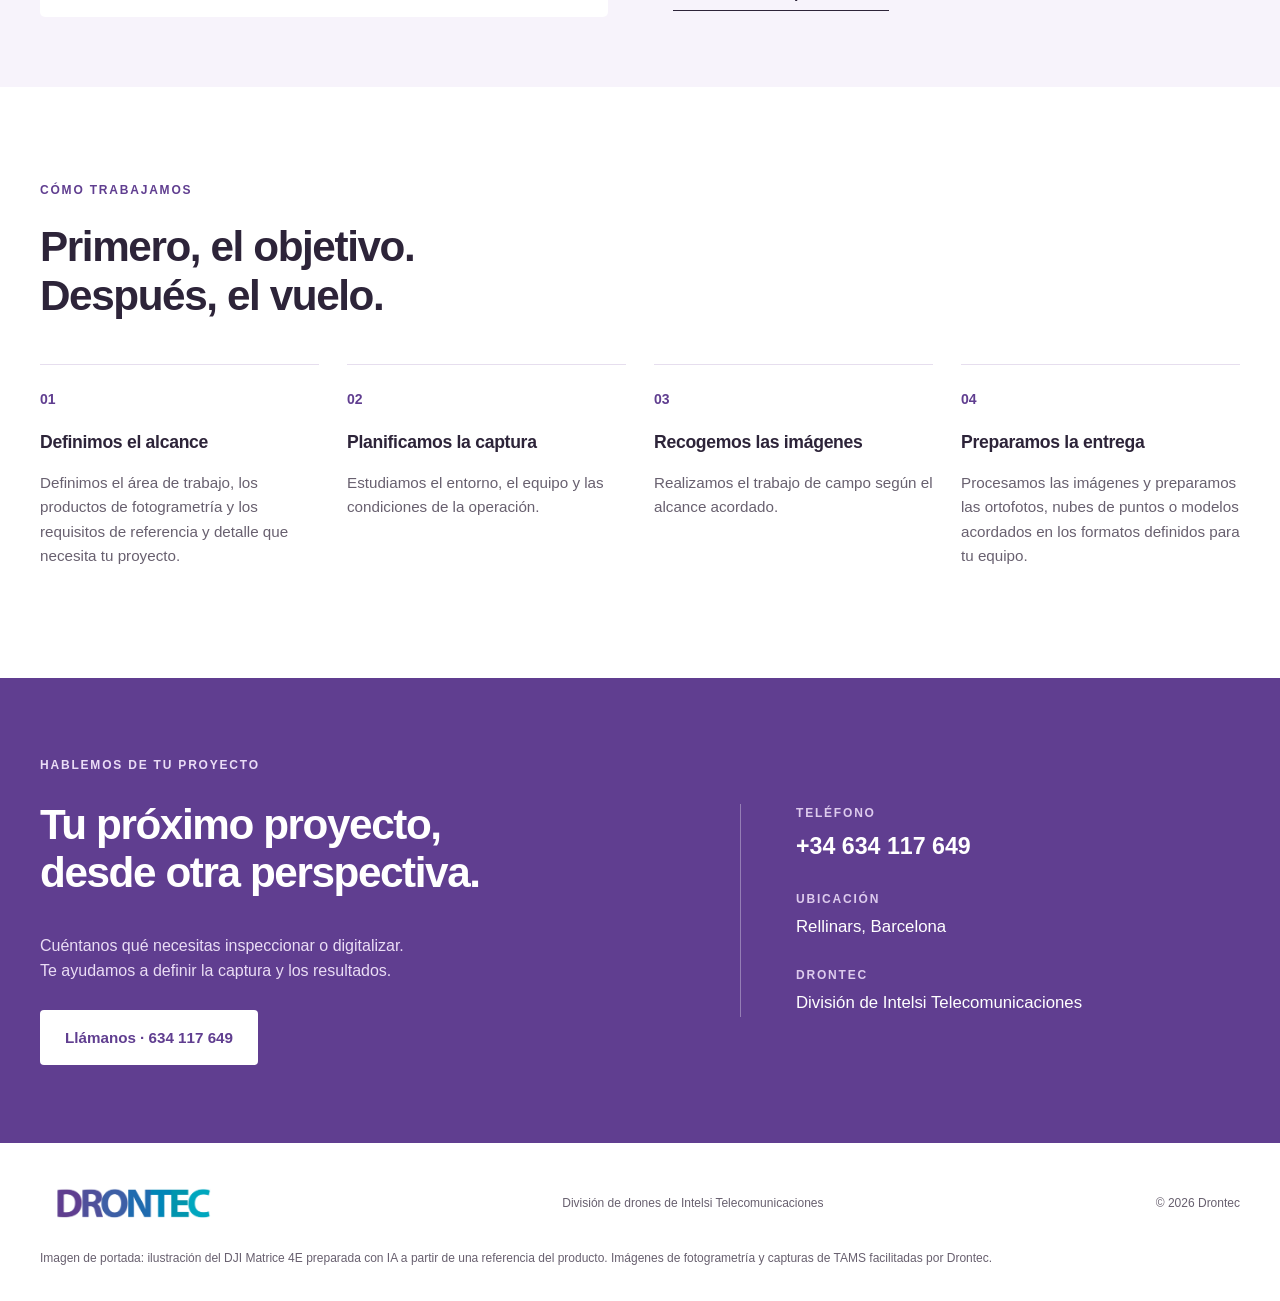
==== commit 15880a06: "Add files via upload" ====
--- a/web/fotogrametria.html
+++ b/web/fotogrametria.html
@@ -5,10 +5,10 @@
   <meta name="viewport" content="width=device-width, initial-scale=1">
   <title>Fotogrametría con drones: ortofotos y modelos 3D | Drontec</title>
   <meta name="description" content="Fotogrametría con drones para terrenos e infraestructuras: ortofotos, nubes de puntos, modelos 3D, elevaciones y curvas de nivel. Drontec, Barcelona.">
-  <meta name="theme-color" content="#1242d5">
+  <meta name="theme-color" content="#603e90">
   <link rel="canonical" href="https://drontec.es/fotogrametria.html">
-  <link rel="icon" type="image/svg+xml" href="data:image/svg+xml,%3Csvg xmlns='http://www.w3.org/2000/svg' viewBox='0 0 64 64'%3E%3Crect width='64' height='64' rx='12' fill='%231242d5'/%3E%3Ctext x='32' y='46' text-anchor='middle' font-family='Arial' font-size='43' font-weight='700' fill='white'%3ED%3C/text%3E%3C/svg%3E">
-  <link rel="stylesheet" href="styles.css">
+  <link rel="icon" type="image/svg+xml" href="data:image/svg+xml,%3Csvg xmlns='http://www.w3.org/2000/svg' viewBox='0 0 64 64'%3E%3Crect width='64' height='64' rx='12' fill='%23603e90'/%3E%3Ctext x='32' y='46' text-anchor='middle' font-family='Arial' font-size='43' font-weight='700' fill='white'%3ED%3C/text%3E%3C/svg%3E">
+  <link rel="stylesheet" href="styles.css?v=20261006-violeta">
   <script src="app.js" defer></script>
   <script type="application/ld+json">
 {
@@ -73,4 +73,4 @@
   </script>
 </head>
 <body><a class="skip-link" href="#contenido">Ir al contenido</a>
-<header class="header"><div class="wrap header-inner"><a href="/" class="brand" aria-label="Drontec, inicio"><img src="assets/logo-drontec.webp" alt="Drontec" width="880" height="353"><small>DRONES · INTELSI</small></a><button class="menu-toggle" aria-expanded="false" aria-controls="navigation">Menú <span aria-hidden="true">☰</span></button><nav id="navigation" aria-label="Navegación principal"><a href="inspeccion-tecnica.html">Inspección técnica</a><a href="fotogrametria.html">Fotogrametría</a><a href="/#nosotros">Drontec</a><a class="button button-small" href="#contacto">Hablemos</a></nav></div></header><main id="contenido" class="photogrammetry-page"><section class="hero wrap service-hero"><div class="hero-copy"><a class="back-link" href="/">← Volver a inicio</a><p class="eyebrow">TERRENO · INFRAESTRUCTURAS · MODELOS 3D</p><h1>Fotogrametría<br><span>con drones.</span></h1><p class="hero-lead">Ortofotos, nubes de puntos y modelos 3D de terrenos e infraestructuras.</p><p class="hero-description">Capturamos imágenes aéreas y las procesamos mediante fotogrametría para representar la geometría de terrenos e infraestructuras. Antes del vuelo definimos el nivel de detalle, las referencias y los formatos de entrega según el uso de los datos.</p><div class="hero-actions"><a class="button" href="#contacto">Consultar fotogrametría</a><a class="text-link" href="#resultados">Ver los resultados</a></div></div><div class="hero-visual"><img class="technical-output" src="assets/fotogrametria-ortofoto.jpg" alt="Ortofoto de un emplazamiento con vegetación, caminos y edificios" width="800" height="513" fetchpriority="high"><div class="image-caption"><span>DRONTEC</span><strong>Fotogrametría</strong></div></div></section><section class="section wrap"><div class="section-heading"><div><p class="eyebrow">QUÉ PODEMOS OBTENER</p><h2>Ortofotos, nubes de puntos<br>y modelos 3D.</h2></div></div><div class="service-grid"><article class="service-card"><span class="service-number">01</span><h3>Ortofotos</h3><p>Una representación cenital obtenida a partir de las fotografías aéreas, para consultar y documentar el área de trabajo.</p></article><article class="service-card"><span class="service-number">02</span><h3>Nubes de puntos</h3><p>Un conjunto de puntos tridimensionales para representar la geometría del terreno, las construcciones y los elementos capturados.</p></article><article class="service-card"><span class="service-number">03</span><h3>Modelos 3D</h3><p>Reconstrucciones tridimensionales de terrenos e infraestructuras para visualizar el espacio capturado y consultar su geometría.</p></article></div></section><section class="section wrap output-gallery"><div class="section-heading"><div><p class="eyebrow">DE LA CAPTURA AL RESULTADO</p><h2>Un mismo entorno.<br>Distintas formas de conocerlo.</h2></div><p>Ortofoto, relieve, elevaciones y curvas: ejemplos de la información que podemos obtener mediante fotogrametría.</p></div><div class="output-grid"><figure class="output-example"><a href="assets/fotogrametria-ortofoto.jpg" target="_blank" rel="noopener" aria-label="Abrir imagen: Ortofoto"><img src="assets/fotogrametria-ortofoto.jpg" alt="Ortofoto de un emplazamiento con vegetación, caminos y edificios" width="800" height="513" loading="lazy"><span class="enlarge-hint">Ampliar imagen ↗</span></a><figcaption><h3>Ortofoto</h3><p>Una vista cenital del área capturada para consultar el conjunto.</p></figcaption></figure><figure class="output-example"><a href="assets/fotogrametria-mde.jpg" target="_blank" rel="noopener" aria-label="Abrir imagen: Modelo de elevaciones"><img src="assets/fotogrametria-mde.jpg" alt="Modelo de elevaciones con relieve sombreado" width="902" height="600" loading="lazy"><span class="enlarge-hint">Ampliar imagen ↗</span></a><figcaption><h3>Modelo de elevaciones</h3><p>El relieve y los elementos de la superficie, representados en detalle.</p></figcaption></figure><figure class="output-example"><a href="assets/fotogrametria-elevaciones.jpg" target="_blank" rel="noopener" aria-label="Abrir imagen: Mapa de elevaciones"><img src="assets/fotogrametria-elevaciones.jpg" alt="Mapa de elevaciones representado mediante colores" width="797" height="576" loading="lazy"><span class="enlarge-hint">Ampliar imagen ↗</span></a><figcaption><h3>Mapa de elevaciones</h3><p>Una representación por colores para visualizar las diferencias de altura.</p></figcaption></figure><figure class="output-example"><a href="assets/fotogrametria-curvas.jpg" target="_blank" rel="noopener" aria-label="Abrir imagen: Curvas de nivel"><img src="assets/fotogrametria-curvas.jpg" alt="Curvas de nivel superpuestas sobre el modelo de elevaciones" width="800" height="608" loading="lazy"><span class="enlarge-hint">Ampliar imagen ↗</span></a><figcaption><h3>Curvas de nivel</h3><p>Curvas superpuestas sobre una representación de elevaciones.</p></figcaption></figure></div></section><section id="resultados" class="results-section"><div class="wrap results-layout"><img class="technical-output" src="assets/fotogrametria-mde.jpg" alt="Modelo de elevaciones con relieve sombreado" width="902" height="600" loading="lazy"><div><p class="eyebrow">RESULTADOS PARA TU EQUIPO</p><h2>Resultados de fotogrametría<br>para tu proyecto.</h2><ul class="deliverables"><li>Ortofotos del área acordada.</li><li>Nubes de puntos y modelos 3D según el alcance.</li><li>Modelos de elevaciones y curvas de nivel cuando el proyecto lo requiera.</li><li>Formatos de entrega definidos para tu flujo de trabajo.</li><li>Nivel de detalle y requisitos de referencia acordados antes de la captura.</li></ul><p class="scope-note">El alcance, los formatos y las condiciones se acuerdan para cada proyecto.</p><a class="text-link" href="#contacto">Hablemos de lo que necesitas</a></div></div></section><section class="section wrap"><div class="section-heading"><div><p class="eyebrow">CÓMO TRABAJAMOS</p><h2>Primero, el objetivo.<br>Después, el vuelo.</h2></div></div><div class="steps"><article><span>01</span><h3>Definimos el alcance</h3><p>Definimos el área de trabajo, los productos de fotogrametría y los requisitos de referencia y detalle que necesita tu proyecto.</p></article><article><span>02</span><h3>Planificamos la captura</h3><p>Estudiamos el entorno, el equipo y las condiciones de la operación.</p></article><article><span>03</span><h3>Recogemos las imágenes</h3><p>Realizamos el trabajo de campo según el alcance acordado.</p></article><article><span>04</span><h3>Preparamos la entrega</h3><p>Procesamos las imágenes y preparamos las ortofotos, nubes de puntos o modelos acordados en los formatos definidos para tu equipo.</p></article></div></section><section id="contacto" class="contact-section"><div class="wrap contact-layout"><div><p class="eyebrow">HABLEMOS DE TU PROYECTO</p><h2>Tu próximo proyecto,<br>desde otra perspectiva.</h2><p>Cuéntanos qué necesitas inspeccionar o digitalizar.<br>Te ayudamos a definir la captura y los resultados.</p><a class="button button-white" href="tel:+34634117649">Llámanos · 634 117 649</a></div><div class="contact-details"><div><span>TELÉFONO</span><a href="tel:+34634117649">+34 634 117 649</a></div><div><span>UBICACIÓN</span><p>Rellinars, Barcelona</p></div><div><span>DRONTEC</span><p>División de Intelsi Telecomunicaciones</p></div></div></div></section></main><footer><div class="wrap footer-inner"><a href="/" class="brand"><img src="assets/logo-drontec.webp" alt="Drontec" width="880" height="353"></a><p>División de drones de Intelsi Telecomunicaciones</p><span>© <span id="year">2026</span> Drontec</span></div><div class="wrap photo-credit">Fotografía ilustrativa del dron: <a href="https://commons.wikimedia.org/wiki/File:DJI_Inspire_(20639952511).jpg" target="_blank" rel="noopener">Tim Hoggarth / Wikimedia Commons</a> · <a href="https://creativecommons.org/licenses/by-sa/2.0/" target="_blank" rel="noopener">CC BY-SA 2.0</a>. Fotografía redimensionada y recortada en su presentación. Imágenes de fotogrametría y capturas de TAMS facilitadas por Drontec.</div></footer></body></html>+<header class="header"><div class="wrap header-inner"><a href="/" class="brand" aria-label="Drontec, inicio"><img src="assets/logo-drontec.webp" alt="Drontec" width="880" height="353"><small>DRONES · INTELSI</small></a><button class="menu-toggle" aria-expanded="false" aria-controls="navigation">Menú <span aria-hidden="true">☰</span></button><nav id="navigation" aria-label="Navegación principal"><a href="inspeccion-tecnica.html">Inspección técnica</a><a href="fotogrametria.html">Fotogrametría</a><a href="/#nosotros">Drontec</a><a class="button button-small" href="#contacto">Hablemos</a></nav></div></header><main id="contenido" class="photogrammetry-page"><section class="hero wrap service-hero"><div class="hero-copy"><a class="back-link" href="/">← Volver a inicio</a><p class="eyebrow">TERRENO · INFRAESTRUCTURAS · MODELOS 3D</p><h1>Fotogrametría<br><span>con drones.</span></h1><p class="hero-lead">Ortofotos, nubes de puntos y modelos 3D de terrenos e infraestructuras.</p><p class="hero-description">Capturamos imágenes aéreas y las procesamos mediante fotogrametría para representar la geometría de terrenos e infraestructuras. Antes del vuelo definimos el nivel de detalle, las referencias y los formatos de entrega según el uso de los datos.</p><div class="hero-actions"><a class="button" href="#contacto">Consultar fotogrametría</a><a class="text-link" href="#resultados">Ver los resultados</a></div></div><div class="hero-visual"><img class="technical-output" src="assets/fotogrametria-ortofoto.jpg" alt="Ortofoto de un emplazamiento con vegetación, caminos y edificios" width="800" height="513" fetchpriority="high"><div class="image-caption"><span>DRONTEC</span><strong>Fotogrametría</strong></div></div></section><section class="section wrap"><div class="section-heading"><div><p class="eyebrow">QUÉ PODEMOS OBTENER</p><h2>Ortofotos, nubes de puntos<br>y modelos 3D.</h2></div></div><div class="service-grid"><article class="service-card"><span class="service-number">01</span><h3>Ortofotos</h3><p>Una representación cenital obtenida a partir de las fotografías aéreas, para consultar y documentar el área de trabajo.</p></article><article class="service-card"><span class="service-number">02</span><h3>Nubes de puntos</h3><p>Un conjunto de puntos tridimensionales para representar la geometría del terreno, las construcciones y los elementos capturados.</p></article><article class="service-card"><span class="service-number">03</span><h3>Modelos 3D</h3><p>Reconstrucciones tridimensionales de terrenos e infraestructuras para visualizar el espacio capturado y consultar su geometría.</p></article></div></section><section class="section wrap output-gallery"><div class="section-heading"><div><p class="eyebrow">DE LA CAPTURA AL RESULTADO</p><h2>Un mismo entorno.<br>Distintas formas de conocerlo.</h2></div><p>Ortofoto, relieve, elevaciones y curvas: ejemplos de la información que podemos obtener mediante fotogrametría.</p></div><div class="output-grid"><figure class="output-example"><a href="assets/fotogrametria-ortofoto.jpg" target="_blank" rel="noopener" aria-label="Abrir imagen: Ortofoto"><img src="assets/fotogrametria-ortofoto.jpg" alt="Ortofoto de un emplazamiento con vegetación, caminos y edificios" width="800" height="513" loading="lazy"><span class="enlarge-hint">Ampliar imagen ↗</span></a><figcaption><h3>Ortofoto</h3><p>Una vista cenital del área capturada para consultar el conjunto.</p></figcaption></figure><figure class="output-example"><a href="assets/fotogrametria-mde.jpg" target="_blank" rel="noopener" aria-label="Abrir imagen: Modelo de elevaciones"><img src="assets/fotogrametria-mde.jpg" alt="Modelo de elevaciones con relieve sombreado" width="902" height="600" loading="lazy"><span class="enlarge-hint">Ampliar imagen ↗</span></a><figcaption><h3>Modelo de elevaciones</h3><p>El relieve y los elementos de la superficie, representados en detalle.</p></figcaption></figure><figure class="output-example"><a href="assets/fotogrametria-elevaciones.jpg" target="_blank" rel="noopener" aria-label="Abrir imagen: Mapa de elevaciones"><img src="assets/fotogrametria-elevaciones.jpg" alt="Mapa de elevaciones representado mediante colores" width="797" height="576" loading="lazy"><span class="enlarge-hint">Ampliar imagen ↗</span></a><figcaption><h3>Mapa de elevaciones</h3><p>Una representación por colores para visualizar las diferencias de altura.</p></figcaption></figure><figure class="output-example"><a href="assets/fotogrametria-curvas.jpg" target="_blank" rel="noopener" aria-label="Abrir imagen: Curvas de nivel"><img src="assets/fotogrametria-curvas.jpg" alt="Curvas de nivel superpuestas sobre el modelo de elevaciones" width="800" height="608" loading="lazy"><span class="enlarge-hint">Ampliar imagen ↗</span></a><figcaption><h3>Curvas de nivel</h3><p>Curvas superpuestas sobre una representación de elevaciones.</p></figcaption></figure></div></section><section id="resultados" class="results-section"><div class="wrap results-layout"><img class="technical-output" src="assets/fotogrametria-mde.jpg" alt="Modelo de elevaciones con relieve sombreado" width="902" height="600" loading="lazy"><div><p class="eyebrow">RESULTADOS PARA TU EQUIPO</p><h2>Resultados de fotogrametría<br>para tu proyecto.</h2><ul class="deliverables"><li>Ortofotos del área acordada.</li><li>Nubes de puntos y modelos 3D según el alcance.</li><li>Modelos de elevaciones y curvas de nivel cuando el proyecto lo requiera.</li><li>Formatos de entrega definidos para tu flujo de trabajo.</li><li>Nivel de detalle y requisitos de referencia acordados antes de la captura.</li></ul><p class="scope-note">El alcance, los formatos y las condiciones se acuerdan para cada proyecto.</p><a class="text-link" href="#contacto">Hablemos de lo que necesitas</a></div></div></section><section class="section wrap"><div class="section-heading"><div><p class="eyebrow">CÓMO TRABAJAMOS</p><h2>Primero, el objetivo.<br>Después, el vuelo.</h2></div></div><div class="steps"><article><span>01</span><h3>Definimos el alcance</h3><p>Definimos el área de trabajo, los productos de fotogrametría y los requisitos de referencia y detalle que necesita tu proyecto.</p></article><article><span>02</span><h3>Planificamos la captura</h3><p>Estudiamos el entorno, el equipo y las condiciones de la operación.</p></article><article><span>03</span><h3>Recogemos las imágenes</h3><p>Realizamos el trabajo de campo según el alcance acordado.</p></article><article><span>04</span><h3>Preparamos la entrega</h3><p>Procesamos las imágenes y preparamos las ortofotos, nubes de puntos o modelos acordados en los formatos definidos para tu equipo.</p></article></div></section><section id="contacto" class="contact-section"><div class="wrap contact-layout"><div><p class="eyebrow">HABLEMOS DE TU PROYECTO</p><h2>Tu próximo proyecto,<br>desde otra perspectiva.</h2><p>Cuéntanos qué necesitas inspeccionar o digitalizar.<br>Te ayudamos a definir la captura y los resultados.</p><a class="button button-white" href="tel:+34634117649">Llámanos · 634 117 649</a></div><div class="contact-details"><div><span>TELÉFONO</span><a href="tel:+34634117649">+34 634 117 649</a></div><div><span>UBICACIÓN</span><p>Rellinars, Barcelona</p></div><div><span>DRONTEC</span><p>División de Intelsi Telecomunicaciones</p></div></div></div></section></main><footer><div class="wrap footer-inner"><a href="/" class="brand"><img src="assets/logo-drontec.webp" alt="Drontec" width="880" height="353"></a><p>División de drones de Intelsi Telecomunicaciones</p><span>© <span id="year">2026</span> Drontec</span></div><div class="wrap photo-credit">Imagen de portada: ilustración del DJI Matrice 4E preparada con IA a partir de una referencia del producto. Imágenes de fotogrametría y capturas de TAMS facilitadas por Drontec.</div></footer></body></html>
--- a/web/styles.css
+++ b/web/styles.css
@@ -1,9 +1,9 @@
-:root{--blue:#1242d5;--navy:#13213a;--ink:#18263a;--muted:#5c6778;--line:#dfe5ef;--pale:#f2f6fb;--cyan:#17a6b9;--max:1220px;font-family:Arial,Helvetica,sans-serif;color:var(--ink);font-size:16px}*{box-sizing:border-box}html{scroll-behavior:smooth;scroll-padding-top:110px}body{margin:0;background:#fff;line-height:1.6}a{color:inherit;text-decoration:none}button{font:inherit;cursor:pointer}img{display:block;max-width:100%;object-fit:cover}p,h1,h2,h3{margin-top:0}button,a,summary{ -webkit-tap-highlight-color:transparent}a:focus-visible,button:focus-visible,summary:focus-visible{outline:3px solid var(--cyan);outline-offset:5px}.wrap{width:min(var(--max),calc(100% - 80px));margin:auto}.header{background:#fff;border-bottom:1px solid var(--line);position:sticky;top:0;z-index:10}.header-inner{display:flex;align-items:center;justify-content:space-between;min-height:100px;gap:32px}.brand{font-size:1.75rem;font-weight:900;letter-spacing:-1px;line-height:1;white-space:nowrap}.brand-mark{color:var(--blue)}.brand small{display:block;font-size:.65rem;letter-spacing:2.5px;margin-top:9px;font-weight:600;color:var(--muted)}nav{display:flex;align-items:center;gap:30px;font-size:.9rem;font-weight:600}nav>a:not(.button):hover,.text-link:hover{color:var(--blue)}.button{background:var(--blue);color:white;font-size:.95rem;font-weight:700;display:inline-flex;align-items:center;justify-content:center;padding:16px 24px;border:1px solid transparent;border-radius:4px;transition:background .2s,transform .2s;text-align:center;line-height:1.4;min-height:48px}.button:hover{background:#092eaa;transform:translateY(-2px)}.button-small{padding:12px 18px;font-size:.875rem}.menu-toggle{display:none}.hero{display:grid;grid-template-columns:1.06fr 1fr;gap:44px;align-items:center;padding-top:60px;padding-bottom:64px;min-height:620px}.eyebrow{color:var(--blue);font-size:.75rem;letter-spacing:1.8px;font-weight:700;margin-bottom:23px;line-height:1.6}h1{font-size:clamp(2.5rem,4.15vw,3.7rem);font-weight:750;line-height:1.1;letter-spacing:-2.4px;margin-bottom:26px}h1 span{color:var(--blue)}.hero-lead{font-size:1.25rem;line-height:1.5;max-width:440px;margin-bottom:15px}.hero-description{max-width:450px;color:var(--muted);margin-bottom:30px}.hero-actions{display:flex;align-items:center;gap:26px;flex-wrap:wrap}.text-link{font-size:.95rem;font-weight:700;border-bottom:1px solid var(--ink);padding-bottom:4px;display:inline-block}.hero-note{font-size:.8rem;line-height:1.5;margin-top:35px;color:var(--muted);display:flex;align-items:center;gap:10px;flex-wrap:wrap}.hero-note strong{font-weight:600;color:var(--ink)}.note-line{height:20px;width:3px;background:var(--cyan)}.hero-visual{height:474px;position:relative;overflow:hidden;border-radius:5px;background:var(--pale)}.hero-visual>img{height:100%;width:100%;object-position:center}.hero-visual:after{content:"";position:absolute;inset:45% 0 0;background:linear-gradient(transparent,rgba(8,24,42,.85));pointer-events:none}.image-caption{position:absolute;bottom:28px;left:28px;right:20px;z-index:1;color:white}.image-caption span{display:block;font-size:.75rem;letter-spacing:2px;margin-bottom:7px}.image-caption strong{font-size:1.25rem;font-weight:600}.image-tag{position:absolute;top:20px;left:20px;background:white;color:var(--ink);font-size:.7rem;letter-spacing:1.3px;font-weight:700;padding:8px 12px;border-radius:2px}.specialties{border-top:1px solid var(--line);border-bottom:1px solid var(--line);background:var(--pale)}.specialty-inner{display:flex;align-items:center;justify-content:space-between;gap:24px;padding-top:24px;padding-bottom:24px;font-size:.72rem;letter-spacing:1.2px;font-weight:700;color:#516175;flex-wrap:wrap}.section{padding-top:94px;padding-bottom:94px}.section-heading{display:flex;justify-content:space-between;align-items:flex-end;gap:65px;margin-bottom:44px}.section-heading h2{margin-bottom:0}.section-heading>p{max-width:380px;color:var(--muted);margin-bottom:5px}h2{font-size:clamp(2rem,3.3vw,2.9rem);line-height:1.15;letter-spacing:-1.4px;font-weight:700}h3{font-size:1.3rem;line-height:1.3;letter-spacing:-.3px}.service-grid{display:grid;grid-template-columns:repeat(3,1fr);gap:20px}.service-card{padding:30px 28px 22px;border:1px solid var(--line);border-radius:4px;display:flex;flex-direction:column;position:relative;transition:box-shadow .2s,border-color .2s}.service-card:hover{border-color:#9ab1ed;box-shadow:0 8px 24px #13213a0a}.service-number{font-size:1.2rem;color:var(--blue);font-weight:600;border-bottom:2px solid var(--cyan);align-self:flex-start;padding-bottom:5px;margin-bottom:25px}.service-type{font-size:.7rem;letter-spacing:1.1px;font-weight:700;color:var(--muted);margin-bottom:9px}.service-card h3{font-size:1.4rem;margin-bottom:15px}.service-card>p:not(.service-type){color:var(--muted);margin-bottom:26px}.service-bottom{margin-top:auto}.service-bottom>span{display:block;color:var(--muted);font-size:.75rem;margin-bottom:20px}.detail-button{display:flex;width:100%;justify-content:space-between;align-items:center;background:none;border:0;border-top:1px solid var(--line);padding:17px 0 0;color:var(--blue);font-weight:700;font-size:.875rem;text-align:left;min-height:46px}.detail-button>span{font-size:1.5rem;line-height:1}.insight-section{background:var(--pale);padding:78px 0}.insight-layout{display:grid;grid-template-columns:1fr 1fr;align-items:center;gap:80px}.insight-image{border-radius:4px;overflow:hidden;height:400px}.insight-image img{width:100%;height:100%}.insight-copy p:not(.eyebrow){color:var(--muted)}.output-list{display:flex;gap:9px;flex-wrap:wrap;margin:24px 0}.output-list span{border:1px solid #cbd8ec;border-radius:3px;font-size:.8rem;padding:7px 10px;color:var(--blue);background:white}.steps{display:grid;grid-template-columns:repeat(4,1fr);gap:28px}.steps article{border-top:1px solid var(--line);padding-top:23px}.steps span{display:block;color:var(--blue);font-size:.875rem;font-weight:700;margin-bottom:20px}.steps h3{font-size:1.1rem}.steps p{color:var(--muted);font-size:.95rem}.about-section{background:var(--navy);color:white;padding:76px 0}.about-layout{display:grid;grid-template-columns:1fr 1fr;gap:80px;align-items:center}.about-layout .eyebrow{color:#a2cbff}.about-layout p:not(.eyebrow){color:#c4cede}.about-layout .about-lead{font-size:1.4rem;line-height:1.5;color:white}.about-layout .text-link{border-color:#7d97c5;margin-top:4px}.about-layout .text-link:hover{color:#b5d8ff}.faq-section{display:grid;grid-template-columns:1fr 1.25fr;gap:80px}.faq-section h2{font-size:2.4rem}.faq-list details{border-bottom:1px solid var(--line)}.faq-list details:first-child{border-top:1px solid var(--line)}summary{cursor:pointer;display:flex;justify-content:space-between;align-items:center;gap:20px;list-style:none;font-weight:600;padding:23px 0;line-height:1.4;font-size:1rem}summary::-webkit-details-marker{display:none}summary:after{content:"+";font-size:1.5rem;color:var(--blue);font-weight:400}details[open] summary:after{content:"−"}.faq-list details>p{color:var(--muted);padding-right:20px;font-size:.95rem}.contact-section{background:var(--blue);color:white;padding:78px 0}.contact-layout{display:grid;grid-template-columns:1.2fr 1fr;gap:100px;align-items:center}.contact-layout .eyebrow{color:#d2e0ff}.contact-layout h2{font-size:clamp(2rem,3.3vw,2.8rem)}.contact-layout p{color:#d8e4ff;margin-bottom:26px}.button-white{background:white;color:var(--blue)}.button-white:hover{background:#e8f0ff}.contact-details{border-left:1px solid #ffffff55;padding-left:55px}.contact-details>div{margin-bottom:25px}.contact-details>div:last-child{margin-bottom:0}.contact-details span{display:block;font-size:.7rem;letter-spacing:1.8px;margin-bottom:5px;color:#c3d5ff;font-weight:600}.contact-details a{font-size:1.45rem;font-weight:600;overflow-wrap:anywhere}.contact-details a:hover{text-decoration:underline}.contact-details p{color:white;font-size:1.05rem;margin:0}footer{padding:34px 0}.footer-inner{display:flex;gap:24px;align-items:center;justify-content:space-between}.footer-inner .brand{font-size:1.3rem}.footer-inner p,.footer-inner>span{color:var(--muted);font-size:.75rem;margin:0}dialog{border:0;border-radius:6px;max-width:620px;width:calc(100% - 32px);padding:32px;color:var(--ink);max-height:calc(100dvh - 48px);overflow:auto;box-shadow:0 25px 80px #0004}dialog::backdrop{background:#0a1839a8;backdrop-filter:blur(3px)}.dialog-top{display:flex;justify-content:space-between;align-items:center;gap:15px;margin-bottom:16px}.dialog-top .eyebrow{margin:0}.dialog-close{border:1px solid var(--line);background:white;border-radius:3px;width:44px;height:44px;color:var(--ink)}dialog h2{font-size:2.1rem;margin-bottom:18px}dialog h3{font-size:1.05rem;margin-top:24px}dialog>p,dialog li{color:var(--muted)}dialog ul{padding-left:22px}dialog li{margin-bottom:9px}.dialog-note{font-size:.875rem;background:var(--pale);padding:14px;border-radius:3px;margin:24px 0}body.modal-open{overflow:hidden}.skip-link{position:fixed;z-index:99;top:-80px;left:20px;padding:10px;background:white;border:2px solid var(--blue)}.skip-link:focus{top:10px}@media(min-width:1500px){h1{font-size:3.7rem}}@media(max-width:1080px){.wrap{width:calc(100% - 48px)}nav{gap:18px;font-size:.85rem}.header-inner{gap:20px}.hero{gap:28px}.hero h1{font-size:2.8rem;letter-spacing:-1.6px}.hero-actions{gap:18px}.hero-visual{height:450px}.insight-layout,.about-layout{gap:44px}.contact-layout{gap:50px}.service-card{padding:25px 22px}.faq-section{gap:45px}.contact-details{padding-left:35px}}@media(max-width:800px){.header-inner{min-height:84px}.menu-toggle{display:flex;gap:12px;align-items:center;background:white;border:1px solid var(--line);border-radius:3px;padding:9px 12px;font-size:.9rem;font-weight:600;min-height:44px}nav{display:none;position:absolute;top:84px;left:0;right:0;padding:24px;background:white;border-bottom:1px solid var(--line);box-shadow:0 10px 12px #13213a08;align-items:stretch}nav.open{display:flex;flex-direction:column;gap:0}nav>a{padding:14px 0}nav .button{margin-top:12px;padding:14px}.hero{grid-template-columns:1fr;min-height:0;padding-top:45px;padding-bottom:42px;gap:35px}.hero h1{font-size:clamp(2.6rem,7vw,3.6rem)}.hero-lead,.hero-description{max-width:580px}.hero-visual{height:420px}.hero-note{margin-top:25px}.specialty-inner{justify-content:flex-start;gap:14px 26px;font-size:.7rem}.section{padding-top:65px;padding-bottom:65px}.section-heading{gap:30px;margin-bottom:30px;align-items:flex-start}.section-heading>p{max-width:290px}.service-grid{grid-template-columns:repeat(2,1fr)}.insight-layout{grid-template-columns:1fr;gap:32px}.insight-image{height:360px}.insight-section{padding:55px 0}.steps{grid-template-columns:repeat(2,1fr);gap:26px 35px}.about-layout{gap:35px;grid-template-columns:1fr}.about-section{padding:60px 0}.about-layout h2{margin-bottom:0}.faq-section{grid-template-columns:1fr;gap:20px}.faq-section h2{font-size:2.1rem}.contact-layout{grid-template-columns:1fr;gap:40px}.contact-section{padding:60px 0}.contact-details{border-left:0;border-top:1px solid #ffffff55;padding:30px 0 0;display:flex;flex-wrap:wrap;gap:25px 45px}.contact-details>div{margin:0}.contact-details a{font-size:1.25rem}.footer-inner{flex-wrap:wrap;gap:18px}.footer-inner p{order:3;width:100%}}@media(max-width:520px){.wrap{width:calc(100% - 40px)}.brand{font-size:1.55rem}.brand small{font-size:.6rem;letter-spacing:2px}.hero{padding-top:36px}.eyebrow{font-size:.7rem;letter-spacing:1.3px;margin-bottom:17px}.hero h1{font-size:2.65rem;letter-spacing:-1.5px;line-height:1.12}.hero-lead{font-size:1.125rem}.hero-actions{gap:20px;align-items:flex-start;flex-direction:column}.hero-visual{height:340px}.image-caption{bottom:24px;left:22px}.image-caption strong{font-size:1.1rem}.image-tag{font-size:.63rem;left:16px;top:16px}.section-heading{display:block}.section-heading>p{margin:22px 0 0;max-width:none}h2{font-size:2rem;letter-spacing:-.9px}.service-grid{grid-template-columns:1fr;gap:15px}.service-card{padding:25px}.service-number{margin-bottom:20px}.service-card>p:not(.service-type){margin-bottom:20px}.service-bottom>span{margin-bottom:14px}.insight-image{height:280px}.steps{gap:22px}.steps h3{font-size:1rem}.steps p{font-size:.9rem}.about-layout .about-lead{font-size:1.2rem}.faq-section h2{font-size:1.9rem}.contact-layout h2{font-size:2rem}.contact-layout>div>p{font-size:.95rem}.contact-details{display:block}.contact-details>div{margin-bottom:22px}dialog{padding:24px}dialog h2{font-size:1.9rem}}@media(prefers-reduced-motion:reduce){html{scroll-behavior:auto}*,*:before,*:after{transition:none!important;animation:none!important}}@media print{.header,dialog,.menu-toggle,.hero-actions,.detail-button,.contact-section,.specialties{display:none}.wrap{width:100%}.section{padding:24px 0}.hero{padding:0;min-height:0}.hero-visual{height:280px}.service-grid{grid-template-columns:repeat(2,1fr)}.service-card{break-inside:avoid}.about-section{background:white;color:var(--ink)}.about-layout p:not(.eyebrow){color:var(--ink)}}
+:root{--blue:#603e90;--navy:#241a34;--ink:#2d2439;--muted:#68606f;--line:#e6deee;--pale:#f7f3fb;--cyan:#805aad;--max:1220px;font-family:Arial,Helvetica,sans-serif;color:var(--ink);font-size:16px}*{box-sizing:border-box}html{scroll-behavior:smooth;scroll-padding-top:110px}body{margin:0;background:#fff;line-height:1.6}a{color:inherit;text-decoration:none}button{font:inherit;cursor:pointer}img{display:block;max-width:100%;object-fit:cover}p,h1,h2,h3{margin-top:0}button,a,summary{ -webkit-tap-highlight-color:transparent}a:focus-visible,button:focus-visible,summary:focus-visible{outline:3px solid var(--cyan);outline-offset:5px}.wrap{width:min(var(--max),calc(100% - 80px));margin:auto}.header{background:#fff;border-bottom:1px solid var(--line);position:sticky;top:0;z-index:10}.header-inner{display:flex;align-items:center;justify-content:space-between;min-height:100px;gap:32px}.brand{font-size:1.75rem;font-weight:900;letter-spacing:-1px;line-height:1;white-space:nowrap}.brand-mark{color:var(--blue)}.brand small{display:block;font-size:.65rem;letter-spacing:2.5px;margin-top:9px;font-weight:600;color:var(--muted)}nav{display:flex;align-items:center;gap:30px;font-size:.9rem;font-weight:600}nav>a:not(.button):hover,.text-link:hover{color:var(--blue)}.button{background:var(--blue);color:white;font-size:.95rem;font-weight:700;display:inline-flex;align-items:center;justify-content:center;padding:16px 24px;border:1px solid transparent;border-radius:4px;transition:background .2s,transform .2s;text-align:center;line-height:1.4;min-height:48px}.button:hover{background:#4b2f73;transform:translateY(-2px)}.button-small{padding:12px 18px;font-size:.875rem}.menu-toggle{display:none}.hero{display:grid;grid-template-columns:1.06fr 1fr;gap:44px;align-items:center;padding-top:60px;padding-bottom:64px;min-height:620px}.eyebrow{color:var(--blue);font-size:.75rem;letter-spacing:1.8px;font-weight:700;margin-bottom:23px;line-height:1.6}h1{font-size:clamp(2.5rem,4.15vw,3.7rem);font-weight:750;line-height:1.1;letter-spacing:-2.4px;margin-bottom:26px}h1 span{color:var(--blue)}.hero-lead{font-size:1.25rem;line-height:1.5;max-width:440px;margin-bottom:15px}.hero-description{max-width:450px;color:var(--muted);margin-bottom:30px}.hero-actions{display:flex;align-items:center;gap:26px;flex-wrap:wrap}.text-link{font-size:.95rem;font-weight:700;border-bottom:1px solid var(--ink);padding-bottom:4px;display:inline-block}.hero-note{font-size:.8rem;line-height:1.5;margin-top:35px;color:var(--muted);display:flex;align-items:center;gap:10px;flex-wrap:wrap}.hero-note strong{font-weight:600;color:var(--ink)}.note-line{height:20px;width:3px;background:var(--cyan)}.hero-visual{height:474px;position:relative;overflow:hidden;border-radius:5px;background:var(--pale)}.hero-visual>img{height:100%;width:100%;object-position:center}.hero-visual:after{content:"";position:absolute;inset:45% 0 0;background:linear-gradient(transparent,rgba(36,26,52,.85));pointer-events:none}.image-caption{position:absolute;bottom:28px;left:28px;right:20px;z-index:1;color:white}.image-caption span{display:block;font-size:.75rem;letter-spacing:2px;margin-bottom:7px}.image-caption strong{font-size:1.25rem;font-weight:600}.image-tag{position:absolute;top:20px;left:20px;background:white;color:var(--ink);font-size:.7rem;letter-spacing:1.3px;font-weight:700;padding:8px 12px;border-radius:2px}.specialties{border-top:1px solid var(--line);border-bottom:1px solid var(--line);background:var(--pale)}.specialty-inner{display:flex;align-items:center;justify-content:space-between;gap:24px;padding-top:24px;padding-bottom:24px;font-size:.72rem;letter-spacing:1.2px;font-weight:700;color:#675b73;flex-wrap:wrap}.section{padding-top:94px;padding-bottom:94px}.section-heading{display:flex;justify-content:space-between;align-items:flex-end;gap:65px;margin-bottom:44px}.section-heading h2{margin-bottom:0}.section-heading>p{max-width:380px;color:var(--muted);margin-bottom:5px}h2{font-size:clamp(2rem,3.3vw,2.9rem);line-height:1.15;letter-spacing:-1.4px;font-weight:700}h3{font-size:1.3rem;line-height:1.3;letter-spacing:-.3px}.service-grid{display:grid;grid-template-columns:repeat(3,1fr);gap:20px}.service-card{padding:30px 28px 22px;border:1px solid var(--line);border-radius:4px;display:flex;flex-direction:column;position:relative;transition:box-shadow .2s,border-color .2s}.service-card:hover{border-color:#b39bcc;box-shadow:0 8px 24px #241a340a}.service-number{font-size:1.2rem;color:var(--blue);font-weight:600;border-bottom:2px solid var(--cyan);align-self:flex-start;padding-bottom:5px;margin-bottom:25px}.service-type{font-size:.7rem;letter-spacing:1.1px;font-weight:700;color:var(--muted);margin-bottom:9px}.service-card h3{font-size:1.4rem;margin-bottom:15px}.service-card>p:not(.service-type){color:var(--muted);margin-bottom:26px}.service-bottom{margin-top:auto}.service-bottom>span{display:block;color:var(--muted);font-size:.75rem;margin-bottom:20px}.detail-button{display:flex;width:100%;justify-content:space-between;align-items:center;background:none;border:0;border-top:1px solid var(--line);padding:17px 0 0;color:var(--blue);font-weight:700;font-size:.875rem;text-align:left;min-height:46px}.detail-button>span{font-size:1.5rem;line-height:1}.insight-section{background:var(--pale);padding:78px 0}.insight-layout{display:grid;grid-template-columns:1fr 1fr;align-items:center;gap:80px}.insight-image{border-radius:4px;overflow:hidden;height:400px}.insight-image img{width:100%;height:100%}.insight-copy p:not(.eyebrow){color:var(--muted)}.output-list{display:flex;gap:9px;flex-wrap:wrap;margin:24px 0}.output-list span{border:1px solid #ded0ed;border-radius:3px;font-size:.8rem;padding:7px 10px;color:var(--blue);background:white}.steps{display:grid;grid-template-columns:repeat(4,1fr);gap:28px}.steps article{border-top:1px solid var(--line);padding-top:23px}.steps span{display:block;color:var(--blue);font-size:.875rem;font-weight:700;margin-bottom:20px}.steps h3{font-size:1.1rem}.steps p{color:var(--muted);font-size:.95rem}.about-section{background:var(--navy);color:white;padding:76px 0}.about-layout{display:grid;grid-template-columns:1fr 1fr;gap:80px;align-items:center}.about-layout .eyebrow{color:#dcc7f3}.about-layout p:not(.eyebrow){color:#d8cede}.about-layout .about-lead{font-size:1.4rem;line-height:1.5;color:white}.about-layout .text-link{border-color:#b397cd;margin-top:4px}.about-layout .text-link:hover{color:#e0c9f4}.faq-section{display:grid;grid-template-columns:1fr 1.25fr;gap:80px}.faq-section h2{font-size:2.4rem}.faq-list details{border-bottom:1px solid var(--line)}.faq-list details:first-child{border-top:1px solid var(--line)}summary{cursor:pointer;display:flex;justify-content:space-between;align-items:center;gap:20px;list-style:none;font-weight:600;padding:23px 0;line-height:1.4;font-size:1rem}summary::-webkit-details-marker{display:none}summary:after{content:"+";font-size:1.5rem;color:var(--blue);font-weight:400}details[open] summary:after{content:"−"}.faq-list details>p{color:var(--muted);padding-right:20px;font-size:.95rem}.contact-section{background:var(--blue);color:white;padding:78px 0}.contact-layout{display:grid;grid-template-columns:1.2fr 1fr;gap:100px;align-items:center}.contact-layout .eyebrow{color:#eadcf6}.contact-layout h2{font-size:clamp(2rem,3.3vw,2.8rem)}.contact-layout p{color:#eaddf5;margin-bottom:26px}.button-white{background:white;color:var(--blue)}.button-white:hover{background:#f2eafa}.contact-details{border-left:1px solid #ffffff55;padding-left:55px}.contact-details>div{margin-bottom:25px}.contact-details>div:last-child{margin-bottom:0}.contact-details span{display:block;font-size:.7rem;letter-spacing:1.8px;margin-bottom:5px;color:#ddcbed;font-weight:600}.contact-details a{font-size:1.45rem;font-weight:600;overflow-wrap:anywhere}.contact-details a:hover{text-decoration:underline}.contact-details p{color:white;font-size:1.05rem;margin:0}footer{padding:34px 0}.footer-inner{display:flex;gap:24px;align-items:center;justify-content:space-between}.footer-inner .brand{font-size:1.3rem}.footer-inner p,.footer-inner>span{color:var(--muted);font-size:.75rem;margin:0}dialog{border:0;border-radius:6px;max-width:620px;width:calc(100% - 32px);padding:32px;color:var(--ink);max-height:calc(100dvh - 48px);overflow:auto;box-shadow:0 25px 80px #0004}dialog::backdrop{background:#241a34a8;backdrop-filter:blur(3px)}.dialog-top{display:flex;justify-content:space-between;align-items:center;gap:15px;margin-bottom:16px}.dialog-top .eyebrow{margin:0}.dialog-close{border:1px solid var(--line);background:white;border-radius:3px;width:44px;height:44px;color:var(--ink)}dialog h2{font-size:2.1rem;margin-bottom:18px}dialog h3{font-size:1.05rem;margin-top:24px}dialog>p,dialog li{color:var(--muted)}dialog ul{padding-left:22px}dialog li{margin-bottom:9px}.dialog-note{font-size:.875rem;background:var(--pale);padding:14px;border-radius:3px;margin:24px 0}body.modal-open{overflow:hidden}.skip-link{position:fixed;z-index:99;top:-80px;left:20px;padding:10px;background:white;border:2px solid var(--blue)}.skip-link:focus{top:10px}@media(min-width:1500px){h1{font-size:3.7rem}}@media(max-width:1080px){.wrap{width:calc(100% - 48px)}nav{gap:18px;font-size:.85rem}.header-inner{gap:20px}.hero{gap:28px}.hero h1{font-size:2.8rem;letter-spacing:-1.6px}.hero-actions{gap:18px}.hero-visual{height:450px}.insight-layout,.about-layout{gap:44px}.contact-layout{gap:50px}.service-card{padding:25px 22px}.faq-section{gap:45px}.contact-details{padding-left:35px}}@media(max-width:800px){.header-inner{min-height:84px}.menu-toggle{display:flex;gap:12px;align-items:center;background:white;border:1px solid var(--line);border-radius:3px;padding:9px 12px;font-size:.9rem;font-weight:600;min-height:44px}nav{display:none;position:absolute;top:84px;left:0;right:0;padding:24px;background:white;border-bottom:1px solid var(--line);box-shadow:0 10px 12px #241a3408;align-items:stretch}nav.open{display:flex;flex-direction:column;gap:0}nav>a{padding:14px 0}nav .button{margin-top:12px;padding:14px}.hero{grid-template-columns:1fr;min-height:0;padding-top:45px;padding-bottom:42px;gap:35px}.hero h1{font-size:clamp(2.6rem,7vw,3.6rem)}.hero-lead,.hero-description{max-width:580px}.hero-visual{height:420px}.hero-note{margin-top:25px}.specialty-inner{justify-content:flex-start;gap:14px 26px;font-size:.7rem}.section{padding-top:65px;padding-bottom:65px}.section-heading{gap:30px;margin-bottom:30px;align-items:flex-start}.section-heading>p{max-width:290px}.service-grid{grid-template-columns:repeat(2,1fr)}.insight-layout{grid-template-columns:1fr;gap:32px}.insight-image{height:360px}.insight-section{padding:55px 0}.steps{grid-template-columns:repeat(2,1fr);gap:26px 35px}.about-layout{gap:35px;grid-template-columns:1fr}.about-section{padding:60px 0}.about-layout h2{margin-bottom:0}.faq-section{grid-template-columns:1fr;gap:20px}.faq-section h2{font-size:2.1rem}.contact-layout{grid-template-columns:1fr;gap:40px}.contact-section{padding:60px 0}.contact-details{border-left:0;border-top:1px solid #ffffff55;padding:30px 0 0;display:flex;flex-wrap:wrap;gap:25px 45px}.contact-details>div{margin:0}.contact-details a{font-size:1.25rem}.footer-inner{flex-wrap:wrap;gap:18px}.footer-inner p{order:3;width:100%}}@media(max-width:520px){.wrap{width:calc(100% - 40px)}.brand{font-size:1.55rem}.brand small{font-size:.6rem;letter-spacing:2px}.hero{padding-top:36px}.eyebrow{font-size:.7rem;letter-spacing:1.3px;margin-bottom:17px}.hero h1{font-size:2.65rem;letter-spacing:-1.5px;line-height:1.12}.hero-lead{font-size:1.125rem}.hero-actions{gap:20px;align-items:flex-start;flex-direction:column}.hero-visual{height:340px}.image-caption{bottom:24px;left:22px}.image-caption strong{font-size:1.1rem}.image-tag{font-size:.63rem;left:16px;top:16px}.section-heading{display:block}.section-heading>p{margin:22px 0 0;max-width:none}h2{font-size:2rem;letter-spacing:-.9px}.service-grid{grid-template-columns:1fr;gap:15px}.service-card{padding:25px}.service-number{margin-bottom:20px}.service-card>p:not(.service-type){margin-bottom:20px}.service-bottom>span{margin-bottom:14px}.insight-image{height:280px}.steps{gap:22px}.steps h3{font-size:1rem}.steps p{font-size:.9rem}.about-layout .about-lead{font-size:1.2rem}.faq-section h2{font-size:1.9rem}.contact-layout h2{font-size:2rem}.contact-layout>div>p{font-size:.95rem}.contact-details{display:block}.contact-details>div{margin-bottom:22px}dialog{padding:24px}dialog h2{font-size:1.9rem}}@media(prefers-reduced-motion:reduce){html{scroll-behavior:auto}*,*:before,*:after{transition:none!important;animation:none!important}}@media print{.header,dialog,.menu-toggle,.hero-actions,.detail-button,.contact-section,.specialties{display:none}.wrap{width:100%}.section{padding:24px 0}.hero{padding:0;min-height:0}.hero-visual{height:280px}.service-grid{grid-template-columns:repeat(2,1fr)}.service-card{break-inside:avoid}.about-section{background:white;color:var(--ink)}.about-layout p:not(.eyebrow){color:var(--ink)}}
 .information-panel{background:white;border:1px solid var(--line);border-left:4px solid var(--blue);padding:30px 32px;border-radius:4px}.information-panel>.eyebrow{margin-bottom:20px}.information-panel>div{border-top:1px solid var(--line);padding-top:18px;margin-top:18px}.information-panel>div>span{display:block;color:var(--blue);font-size:.7rem;font-weight:700;letter-spacing:1.6px;margin-bottom:4px}.information-panel strong{display:block;font-size:1.15rem}.information-panel p:not(.eyebrow){color:var(--muted);margin:4px 0 0;font-size:.9rem}.photo-credit{font-size:.75rem;color:var(--muted);margin-top:20px;line-height:1.5}.photo-credit a{text-decoration:underline}@media(max-width:520px){.information-panel{padding:25px}}
 .brand small,.eyebrow,.service-type,.specialty-inner,.image-tag,.contact-details span,.information-panel>div>span{font-size:.75rem}
 
 /* Portada visual y páginas de servicios */
-.service-choices{display:grid;grid-template-columns:repeat(2,minmax(0,1fr));gap:30px}.service-choice{border:1px solid var(--line);border-radius:6px;overflow:hidden;display:block;background:white;transition:transform .2s,box-shadow .2s}.service-choice:hover{transform:translateY(-4px);box-shadow:0 15px 35px #13213a12}.choice-image{height:380px;position:relative;overflow:hidden}.choice-image img{width:100%;height:100%;object-fit:cover;transition:transform .4s}.service-choice:hover img{transform:scale(1.025)}.choice-image span{position:absolute;left:24px;top:24px;background:white;padding:9px 14px;color:var(--navy);font-size:.7rem;font-weight:700;letter-spacing:1.3px;border-radius:3px}.choice-copy{padding:30px}.choice-copy h3{font-size:1.9rem;letter-spacing:-.8px;margin-bottom:12px}.choice-copy p{color:var(--muted);margin-bottom:25px}.choice-link{display:flex;justify-content:space-between;gap:15px;color:var(--blue);font-size:.95rem;font-weight:700}.choice-link span{font-size:1.4rem}.visual-story{background:var(--pale);padding:75px 0 80px}.visual-story-heading{margin-bottom:36px}.visual-story-heading p:last-child{max-width:570px;color:var(--muted)}.story-grid{display:grid;grid-template-columns:1.2fr 1fr;gap:24px}.story-grid figure{position:relative;margin:0;height:430px;overflow:hidden;border-radius:5px}.story-grid img{width:100%;height:100%;object-fit:cover}.story-grid figure:after{content:"";position:absolute;inset:45% 0 0;background:linear-gradient(transparent,#071527cc)}.story-grid figcaption{position:absolute;bottom:28px;left:28px;right:24px;color:white;z-index:1}.story-grid figcaption span{display:block;font-size:.72rem;letter-spacing:1.5px;margin-bottom:8px}.story-grid figcaption strong{font-size:1.4rem}.back-link{display:inline-block;font-size:.8rem;color:var(--muted);margin-bottom:25px}.service-hero .hero-visual{height:510px}.results-section{background:var(--pale);padding:70px 0}.results-layout{display:grid;grid-template-columns:1fr 1fr;gap:65px;align-items:center}.results-layout>img{width:100%;height:460px;object-fit:cover;border-radius:5px}.deliverables{padding-left:22px;color:var(--muted)}.deliverables li{margin-bottom:14px;padding-left:5px}.deliverables li::marker{color:var(--blue)}.scope-note{font-size:.82rem;color:var(--muted);margin-top:25px}nav a[aria-current="page"]{color:var(--blue)}
+.service-choices{display:grid;grid-template-columns:repeat(2,minmax(0,1fr));gap:30px}.service-choice{border:1px solid var(--line);border-radius:6px;overflow:hidden;display:block;background:white;transition:transform .2s,box-shadow .2s}.service-choice:hover{transform:translateY(-4px);box-shadow:0 15px 35px #241a3412}.choice-image{height:380px;position:relative;overflow:hidden}.choice-image img{width:100%;height:100%;object-fit:cover;transition:transform .4s}.service-choice:hover img{transform:scale(1.025)}.choice-image span{position:absolute;left:24px;top:24px;background:white;padding:9px 14px;color:var(--navy);font-size:.7rem;font-weight:700;letter-spacing:1.3px;border-radius:3px}.choice-copy{padding:30px}.choice-copy h3{font-size:1.9rem;letter-spacing:-.8px;margin-bottom:12px}.choice-copy p{color:var(--muted);margin-bottom:25px}.choice-link{display:flex;justify-content:space-between;gap:15px;color:var(--blue);font-size:.95rem;font-weight:700}.choice-link span{font-size:1.4rem}.visual-story{background:var(--pale);padding:75px 0 80px}.visual-story-heading{margin-bottom:36px}.visual-story-heading p:last-child{max-width:570px;color:var(--muted)}.story-grid{display:grid;grid-template-columns:1.2fr 1fr;gap:24px}.story-grid figure{position:relative;margin:0;height:430px;overflow:hidden;border-radius:5px}.story-grid img{width:100%;height:100%;object-fit:cover}.story-grid figure:after{content:"";position:absolute;inset:45% 0 0;background:linear-gradient(transparent,#241a34cc)}.story-grid figcaption{position:absolute;bottom:28px;left:28px;right:24px;color:white;z-index:1}.story-grid figcaption span{display:block;font-size:.72rem;letter-spacing:1.5px;margin-bottom:8px}.story-grid figcaption strong{font-size:1.4rem}.back-link{display:inline-block;font-size:.8rem;color:var(--muted);margin-bottom:25px}.service-hero .hero-visual{height:510px}.results-section{background:var(--pale);padding:70px 0}.results-layout{display:grid;grid-template-columns:1fr 1fr;gap:65px;align-items:center}.results-layout>img{width:100%;height:460px;object-fit:cover;border-radius:5px}.deliverables{padding-left:22px;color:var(--muted)}.deliverables li{margin-bottom:14px;padding-left:5px}.deliverables li::marker{color:var(--blue)}.scope-note{font-size:.82rem;color:var(--muted);margin-top:25px}nav a[aria-current="page"]{color:var(--blue)}
 @media(max-width:800px){.choice-image{height:280px}.choice-copy{padding:24px}.choice-copy h3{font-size:1.5rem}.service-choices{gap:20px}.story-grid{grid-template-columns:1fr 1fr}.story-grid figure{height:330px}.results-layout{grid-template-columns:1fr;gap:35px}.results-layout>img{height:380px}.service-hero .hero-visual{height:420px}}
 @media(max-width:520px){.service-choices,.story-grid{grid-template-columns:1fr}.choice-image{height:320px}.choice-copy{padding:25px}.choice-copy h3{font-size:1.7rem}.visual-story{padding:55px 0}.story-grid figure{height:310px}.story-grid figcaption{left:22px;bottom:23px}.story-grid figcaption strong{font-size:1.25rem}.results-section{padding:50px 0}.results-layout>img{height:320px}.service-hero .hero-visual{height:370px}}
 
@@ -22,3 +22,9 @@
 .inspection-output{object-fit:contain!important;background:#101820}.inspection-page .hero-visual{height:auto;min-height:300px;background:#101820;display:flex;align-items:center}.inspection-page .hero-visual:after{display:none}.inspection-hero-image{width:100%;display:block}.inspection-hero-image>img{width:100%;height:auto;display:block}.inspection-example>a,.inspection-example img{background:#101820}.inspection-example img{height:360px}.inspection-page .results-layout>img.inspection-output{background:#101820}.choice-image>img.inspection-output,.story-grid img.inspection-output{width:100%;height:100%}
 @media(max-width:800px){.inspection-example img{height:300px}.inspection-page .hero-visual{min-height:0}}
 @media(max-width:520px){.inspection-example img{height:auto;max-height:420px}.inspection-page .hero-visual{height:auto}}
+
+/* Frontal Matrice 4E: conservar brazos y cámaras en todas las pantallas. */
+#inicio .hero-visual{background:#f7f3fb}
+#inicio .hero-visual>img.matrice-hero{object-fit:contain;object-position:center;max-width:100%}
+#inicio .hero-visual:after{inset:74% 0 0;background:linear-gradient(transparent,rgba(36,26,52,.92))}
+#inicio .image-caption{bottom:22px}
